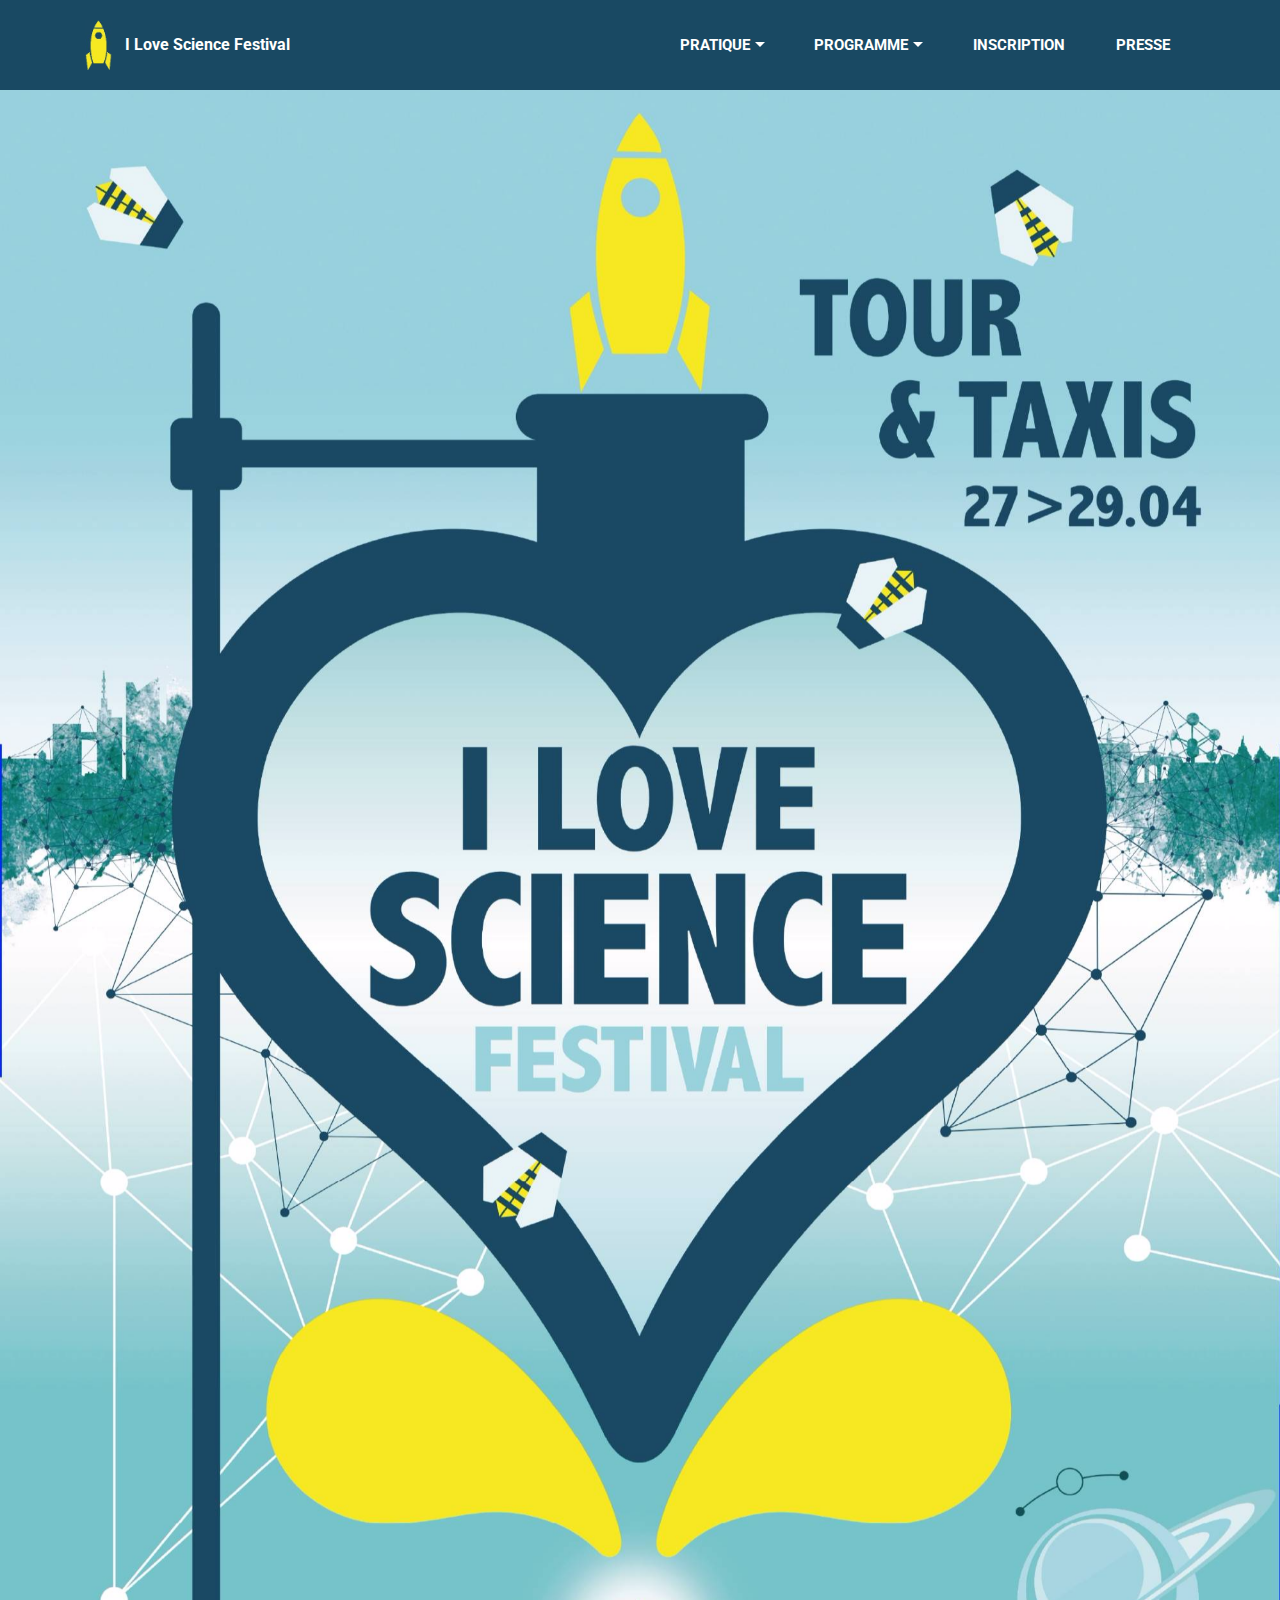
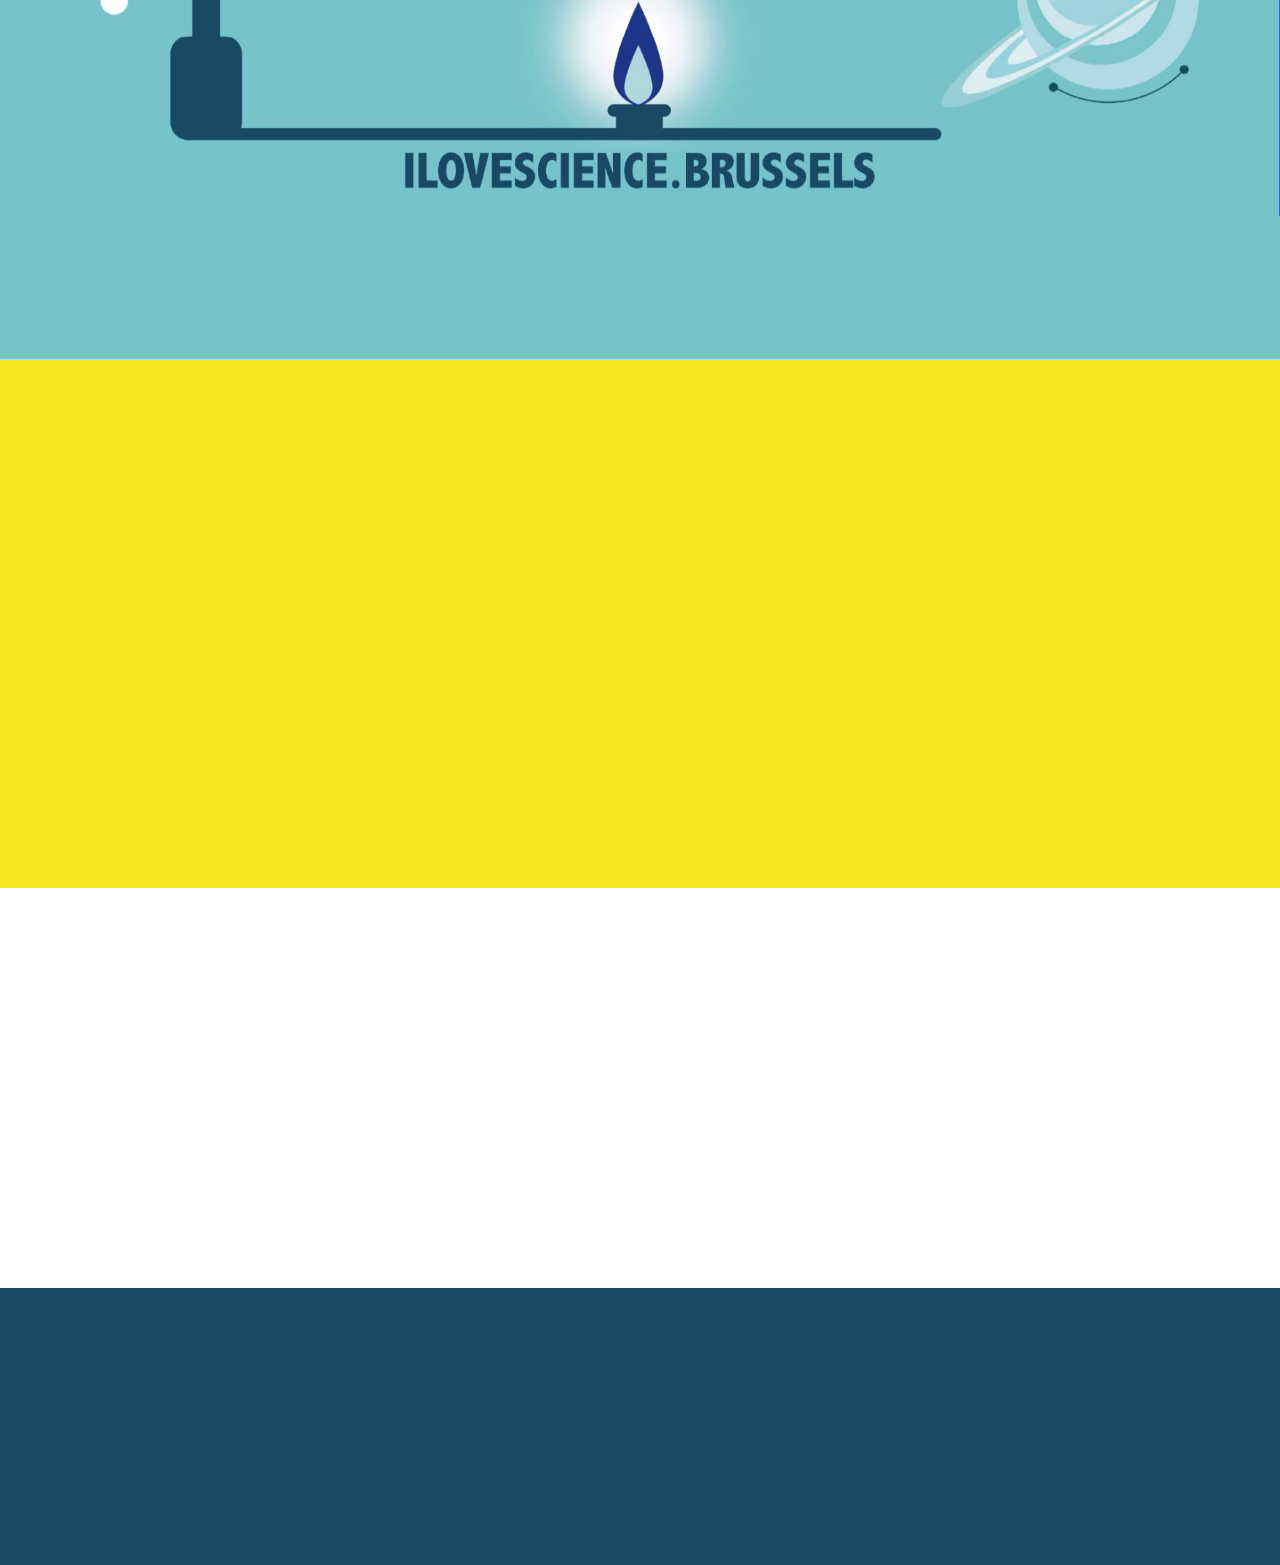
==== index.html @ fda3e157 "create github pages" ====
<!DOCTYPE html>
<html >
<head>
  <!-- Site made with Mobirise Website Builder v4.6.5, https://mobirise.com -->
  <meta charset="UTF-8">
  <meta http-equiv="X-UA-Compatible" content="IE=edge">
  <meta name="generator" content="Mobirise v4.6.5, mobirise.com">
  <meta name="viewport" content="width=device-width, initial-scale=1, minimum-scale=1">
  <link rel="shortcut icon" href="assets/images/fusee-68x127.jpg" type="image/x-icon">
  <meta name="description" content="">
  <title>Home</title>
  <link rel="stylesheet" href="https://fonts.googleapis.com/css?family=Lora:400,700,400italic,700italic&subset=latin">
  <link rel="stylesheet" href="https://fonts.googleapis.com/css?family=Raleway:100,100i,200,200i,300,300i,400,400i,500,500i,600,600i,700,700i,800,800i,900,900i">
  <link rel="stylesheet" href="https://fonts.googleapis.com/css?family=Montserrat:400,700">
  <link rel="stylesheet" href="assets/tether/tether.min.css">
  <link rel="stylesheet" href="assets/bootstrap/css/bootstrap.min.css">
  <link rel="stylesheet" href="assets/dropdown/css/style.css">
  <link rel="stylesheet" href="assets/animate.css/animate.min.css">
  <link rel="stylesheet" href="assets/theme/css/style.css">
  <link rel="stylesheet" href="assets/mobirise/css/mbr-additional.css" type="text/css">
  
  
  
</head>
<body>
  <section id="ext_menu-1" data-rv-view="3">

    <nav class="navbar navbar-dropdown navbar-fixed-top">
        <div class="container">

            <div class="mbr-table">
                <div class="mbr-table-cell">

                    <div class="navbar-brand">
                        <a href="https://mobirise.com" class="navbar-logo"><img src="assets/images/fusee-68x127.jpg" alt="Mobirise"></a>
                        <a class="navbar-caption" href="https://mobirise.com">I Love Science Festival</a>
                    </div>

                </div>
                <div class="mbr-table-cell">

                    <button class="navbar-toggler pull-xs-right hidden-md-up" type="button" data-toggle="collapse" data-target="#exCollapsingNavbar">
                        <div class="hamburger-icon"></div>
                    </button>

                    <ul class="nav-dropdown collapse pull-xs-right nav navbar-nav navbar-toggleable-sm" id="exCollapsingNavbar"><li class="nav-item dropdown"><a class="nav-link link dropdown-toggle" href="https://mobirise.com/" data-toggle="dropdown-submenu" aria-expanded="false">PRATIQUE</a><div class="dropdown-menu"><a class="dropdown-item" href="https://mobirise.com/">Présentation</a><a class="dropdown-item" href="https://mobirise.com/" aria-expanded="false">Infos pratiques</a><a class="dropdown-item" href="https://mobirise.com/" aria-expanded="false">Infos écoles</a></div></li><li class="nav-item dropdown"><a class="nav-link link dropdown-toggle" href="page1.html" data-toggle="dropdown-submenu" aria-expanded="false">PROGRAMME</a><div class="dropdown-menu"><a class="dropdown-item" href="https://mobirise.com/">Indoor</a><a class="dropdown-item" href="https://mobirise.com/" aria-expanded="false">Outdoor</a><a class="dropdown-item" href="https://mobirise.com/" aria-expanded="false">BOZAR</a><a class="dropdown-item" href="https://mobirise.com/" aria-expanded="false">Bel Expo</a></div></li><li class="nav-item"><a class="nav-link link" href="index.html#contacts1-5">INSCRIPTION</a></li><li class="nav-item"><a class="nav-link link" href="https://mobirise.com/">PRESSE</a></li></ul>
                    <button hidden="" class="navbar-toggler navbar-close" type="button" data-toggle="collapse" data-target="#exCollapsingNavbar">
                        <div class="close-icon"></div>
                    </button>

                </div>
            </div>

        </div>
    </nav>

</section>

<section class="engine"><a href="https://mobirise.ws/q">free web page maker download</a></section><section class="mbr-section mbr-section-nopadding mbr-figure--caption-outside-bottom mbr-after-navbar" id="image1-4" data-rv-view="20">
    <div class="mbr-figure">
        <div><img src="assets/images/lovescience-poster-2000x2837.jpg"></div>
        
    </div>
</section>

<section class="mbr-section article mbr-section__container" id="content1-6" data-rv-view="24" style="background-color: rgb(117, 196, 201); padding-top: 20px; padding-bottom: 20px;">

    <div class="container">
        <div class="row">
            <div class="col-xs-12 lead"><p><strong>La première édition du I Love Science Festival se déroulera du vendredi 27 au dimanche 29 avril 2018 à Tour et Taxis à Bruxelles. De nombreux acteurs de la sensibilisation aux sciences seront présents pour offrir aux familles et aux écoles des activités ludiques et interactives. Ce festival ravira petits et grands qui auront l’occasion de découvrir comment les sciences impactent leur vie de tous les jours.&nbsp;</strong></p></div>
        </div>
    </div>

</section>

<section class="mbr-section form1" id="form1-7" data-rv-view="26" style="background-color: rgb(247, 233, 33); padding-top: 40px; padding-bottom: 40px;">
    
    <div class="mbr-section mbr-section__container mbr-section__container--middle">
        <div class="container">
            <div class="row">
                <div class="col-xs-12 text-xs-center">
                    <h3 class="mbr-section-title display-2">Inscription au Festival</h3>
                    
                </div>
            </div>
        </div>
    </div>
    <div class="mbr-section mbr-section-nopadding">
        <div class="container">
            <div class="row">
                <div class="col-xs-12 col-lg-10 col-lg-offset-1" data-form-type="formoid">


                    <div data-form-alert="true">
                        <div hidden="" data-form-alert-success="true" class="alert alert-form alert-success text-xs-center">Thanks for filling out form!</div>
                    </div>


                    <form action="https://mobirise.com/" method="post" data-form-title="Inscription au Festival">

                        <input type="hidden" value="n5uwOV+l2HnbPUFcz4QoUUyI9gj6cCZliRIpXGKJcXbtyGM28UDOjuUt1NNfBh7F6/MPo9lZdEbka0yhiErszM88ZSq1Fj03liY4qj57a4wSYFCQSRo4mfU/qmafq6rK" data-form-email="true">

                        <div class="row row-sm-offset">

                            <div class="col-xs-12 col-md-4">
                                <div class="form-group">
                                    <label class="form-control-label" for="form1-7-name">Name<span class="form-asterisk">*</span></label>
                                    <input type="text" class="form-control" name="name" required="" data-form-field="Name" id="form1-7-name">
                                </div>
                            </div>

                            <div class="col-xs-12 col-md-4">
                                <div class="form-group">
                                    <label class="form-control-label" for="form1-7-email">Email<span class="form-asterisk">*</span></label>
                                    <input type="email" class="form-control" name="email" required="" data-form-field="Email" id="form1-7-email">
                                </div>
                            </div>

                            <div class="col-xs-12 col-md-4">
                                <div class="form-group">
                                    <label class="form-control-label" for="form1-7-phone">Phone</label>
                                    <input type="tel" class="form-control" name="phone" data-form-field="Phone" id="form1-7-phone">
                                </div>
                            </div>

                        </div>

                        <div class="form-group">
                            <label class="form-control-label" for="form1-7-message">Message</label>
                            <textarea class="form-control" name="message" rows="7" data-form-field="Message" id="form1-7-message"></textarea>
                        </div>

                        <div><button type="submit" class="btn btn-info">Inscrivez-vous</button></div>

                    </form>
                </div>
            </div>
        </div>
    </div>
</section>

<section class="mbr-section mbr-section-nopadding" id="map1-8" data-rv-view="35">
    <div class="mbr-map"><iframe frameborder="0" style="border:0" src="https://www.google.com/maps/embed/v1/place?key=AIzaSyA0Dx_boXQiwvdz8sJHoYeZNVTdoWONYkU&amp;q=place_id:ChIJM1gGPJfDw0cRTCTBXfU4Bbs" allowfullscreen=""></iframe></div>
</section>

<section class="mbr-section mbr-section-md-padding mbr-footer footer1" id="contacts1-5" data-rv-view="22" style="background-color: rgb(25, 73, 99); padding-top: 60px; padding-bottom: 90px;">
    
    <div class="container">
        <div class="row">
            <div class="mbr-footer-content col-xs-12 col-md-3">
                <div><img src="assets/images/fusee-68x127.jpg"></div>
            </div>
            <div class="mbr-footer-content col-xs-12 col-md-3">
                <p><font color="#7c7c7c" face="Montserrat, sans-serif"><span style="font-size: 16px; letter-spacing: -1px;"><strong>visit.brussels<br></strong></span></font><br>rue Royale 2-4<br>1000 Bruxelles</p>
            </div>
            <div class="mbr-footer-content col-xs-12 col-md-3">
                <p><font color="#7c7c7c" face="Montserrat, sans-serif"><span style="font-size: 16px; letter-spacing: -1px;"><strong>Tour &amp; Taxis<br></strong></span></font><br>avenue du Port 86<br>1000 Bruxelles</p>
            </div>
            <div class="mbr-footer-content col-xs-12 col-md-3">
                <p><strong>Links</strong><br>
<a class="text-primary" href="https://mobirise.com/">Website builder</a><br>
<a class="text-primary" href="https://mobirise.com/mobirise-free-win.zip">Download for Windows</a><br>
<a class="text-primary" href="https://mobirise.com/mobirise-free-mac.zip">Download for Mac</a></p>
            </div>

        </div>
    </div>
</section>


  <script src="assets/web/assets/jquery/jquery.min.js"></script>
  <script src="assets/tether/tether.min.js"></script>
  <script src="assets/bootstrap/js/bootstrap.min.js"></script>
  <script src="assets/smooth-scroll/smooth-scroll.js"></script>
  <script src="assets/dropdown/js/script.min.js"></script>
  <script src="assets/touch-swipe/jquery.touch-swipe.min.js"></script>
  <script src="assets/viewport-checker/jquery.viewportchecker.js"></script>
  <script src="assets/theme/js/script.js"></script>
  <script src="assets/formoid/formoid.min.js"></script>
  
  
  <input name="animation" type="hidden">
  </body>
</html>
---- assets/dropdown/css/style.css ----
.navbar-dropdown {
  left: 0;
  padding: 0;
  position: absolute;
  right: 0;
  top: 0;
  transition: all 0.45s ease;
  z-index: 1030; }
  .navbar-dropdown .navbar-brand {
    float: none;
    font-size: 0;
    padding: 1.25rem 0;
    position: relative;
    transition: padding 0.25s ease;
    white-space: nowrap; }
    .navbar-dropdown .navbar-brand::before {
      content: "";
      display: inline-block;
      height: 100%;
      vertical-align: middle; }
  .navbar-dropdown .navbar-logo,
  .navbar-dropdown .navbar-caption {
    display: inline-block;
    vertical-align: middle; }
  .navbar-dropdown .navbar-logo {
    margin-right: 0.8rem;
    transition: margin 0.3s ease-in-out; }
    .navbar-dropdown .navbar-logo img {
      height: 3.125rem;
      transition: all 0.3s ease-in-out; }
  .navbar-dropdown .mbr-table-cell {
    height: 5.625rem; }
  .navbar-dropdown .navbar-caption {
    font-family: "Montserrat";
    font-size: 1rem;
    font-weight: 700;
    white-space: normal; }
    .navbar-dropdown .navbar-caption, .navbar-dropdown .navbar-caption:hover {
      color: inherit;
      text-decoration: none; }
  .navbar-dropdown.navbar-fixed-top {
    position: fixed; }
  .navbar-dropdown.bg-color.transparent {
    background: none !important; }
  .navbar-dropdown.navbar-short .navbar-brand {
    padding: 0.625rem 0; }
  .navbar-dropdown.navbar-short .navbar-logo {
    margin-right: 0.5rem; }
    .navbar-dropdown.navbar-short .navbar-logo img {
      height: 2.375rem; }
  .navbar-dropdown.navbar-short .mbr-table-cell {
    height: 3.625rem; }
  .navbar-dropdown .navbar-close {
    left: 0.6875rem;
    position: fixed;
    top: 0.75rem;
    z-index: 1000; }
  .navbar-dropdown.opened {
    background: none !important; }
    .navbar-dropdown.opened .navbar-brand,
    .navbar-dropdown.opened .navbar-toggler {
      display: none; }
  .navbar-dropdown .hamburger-icon {
    content: "";
    width: 16px;
    -webkit-box-shadow: 0 -6px 0 1px,0 0 0 1px,0 6px 0 1px;
    -moz-box-shadow: 0 -6px 0 1px,0 0 0 1px,0 6px 0 1px;
    box-shadow: 0 -6px 0 1px,0 0 0 1px,0 6px 0 1px; }
  .navbar-dropdown .close-icon {
    position: relative;
    width: 21px;
    height: 21px;
    overflow: hidden; }
    .navbar-dropdown .close-icon::before, .navbar-dropdown .close-icon::after {
      content: '';
      position: absolute;
      height: 2px;
      width: 100%;
      top: 50%;
      left: 0;
      margin-top: -1px; }
    .navbar-dropdown .close-icon::before {
      transform: rotate(45deg);
      -ms-transform: rotate(45deg);
      -webkit-transform: rotate(45deg); }
    .navbar-dropdown .close-icon::after {
      transform: rotate(-45deg);
      -ms-transform: rotate(-45deg);
      -webkit-transform: rotate(-45deg); }

.dropdown-menu .dropdown-toggle[data-toggle="dropdown-submenu"]::after {
  border-bottom: 0.35em solid transparent;
  border-left: 0.35em solid;
  border-right: 0;
  border-top: 0.35em solid transparent;
  margin-left: 0.3rem; }

.dropdown-menu .dropdown-item:focus {
  outline: 0; }

.nav-dropdown {
  display: table !important;
  font-family: "Montserrat";
  font-size: 0.75rem;
  font-weight: 700;
  height: auto !important; }
  .nav-dropdown .nav-item {
    display: table-cell;
    float: none;
    vertical-align: middle; }
  .nav-dropdown .nav-btn {
    padding-left: 1rem; }
  .nav-dropdown .link {
    margin: 1.667em;
    padding: 0;
    transition: color .2s ease-in-out; }
    .nav-dropdown .link.dropdown-toggle {
      margin-right: 2.583em; }
      .nav-dropdown .link.dropdown-toggle::after {
        margin-left: .25rem;
        border-top: 0.35em solid;
        border-right: 0.35em solid transparent;
        border-left: 0.35em solid transparent;
        border-bottom: 0; }
      .nav-dropdown .link.dropdown-toggle::after {
        display: block;
        margin-top: -0.1667em;
        position: absolute;
        right: 1.3333em;
        top: 50%; }
      .nav-dropdown .link.dropdown-toggle[aria-expanded="true"] {
        margin: 0;
        padding: 1.667em 2.583em 1.667em 1.667em; }
  .nav-dropdown .link::after,
  .nav-dropdown .dropdown-item::after {
    color: inherit; }
  .nav-dropdown .btn {
    font-size: 0.75rem;
    font-weight: 700;
    letter-spacing: 0;
    margin-bottom: 0;
    padding-left: 1.25rem;
    padding-right: 1.25rem; }
  .nav-dropdown .dropdown-menu {
    border-radius: 0;
    border: 0;
    left: 0;
    margin: 0;
    padding-bottom: 1.25rem;
    padding-top: 1.25rem; }
  .nav-dropdown .dropdown-submenu {
    left: 100%;
    margin-left: 0.125rem;
    margin-top: -1.25rem;
    top: 0; }
  .nav-dropdown .dropdown-item {
    font-size: 0.8125rem;
    font-weight: 500;
    line-height: 2;
    padding: 0.3846em 4.615em 0.3846em 1.5385em;
    position: relative;
    transition: color .2s ease-in-out, background-color .2s ease-in-out; }
    .nav-dropdown .dropdown-item::after {
      margin-top: -0.3077em;
      position: absolute;
      right: 1.1538em;
      top: 50%; }
    .nav-dropdown .dropdown-item:focus, .nav-dropdown .dropdown-item:hover {
      background: none; }

@media (max-width: 767px) {
  .nav-dropdown.navbar-toggleable-sm {
    bottom: 0;
    display: none;
    left: 0;
    overflow-x: hidden;
    position: fixed;
    top: 0;
    transform: translateX(-100%);
    -ms-transform: translateX(-100%);
    -webkit-transform: translateX(-100%);
    width: 18.75rem;
    z-index: 999; } }
.nav-dropdown.navbar-toggleable-xl {
  bottom: 0;
  display: none;
  left: 0;
  overflow-x: hidden;
  position: fixed;
  top: 0;
  transform: translateX(-100%);
  -ms-transform: translateX(-100%);
  -webkit-transform: translateX(-100%);
  width: 18.75rem;
  z-index: 999; }

.nav-dropdown-sm {
  display: block !important;
  overflow-x: hidden;
  overflow: auto;
  padding-top: 3.875rem; }
  .nav-dropdown-sm::after {
    content: "";
    display: block;
    height: 3rem;
    width: 100%; }
  .nav-dropdown-sm.collapse.in ~ .navbar-close {
    display: block !important; }
  .nav-dropdown-sm.collapsing, .nav-dropdown-sm.collapse.in {
    transform: translateX(0);
    -ms-transform: translateX(0);
    -webkit-transform: translateX(0);
    transition: all 0.25s ease-out;
    -webkit-transition: all 0.25s ease-out; }
  .nav-dropdown-sm.collapsing[aria-expanded="false"] {
    transform: translateX(-100%);
    -ms-transform: translateX(-100%);
    -webkit-transform: translateX(-100%); }
  .nav-dropdown-sm .nav-item {
    display: block;
    margin-left: 0 !important;
    padding-left: 0; }
  .nav-dropdown-sm .link,
  .nav-dropdown-sm .dropdown-item {
    border-top: 1px dotted rgba(255, 255, 255, 0.1);
    font-size: 0.8125rem;
    line-height: 1.6;
    margin: 0 !important;
    padding: 0.875rem 2.4rem 0.875rem 1.5625rem !important;
    position: relative;
    white-space: normal; }
    .nav-dropdown-sm .link:focus, .nav-dropdown-sm .link:hover,
    .nav-dropdown-sm .dropdown-item:focus,
    .nav-dropdown-sm .dropdown-item:hover {
      background: rgba(0, 0, 0, 0.2) !important; }
  .nav-dropdown-sm .nav-btn {
    position: relative;
    padding: 1.5625rem 1.5625rem 0 1.5625rem; }
    .nav-dropdown-sm .nav-btn::before {
      border-top: 1px dotted rgba(255, 255, 255, 0.1);
      content: "";
      left: 0;
      position: absolute;
      top: 0;
      width: 100%; }
    .nav-dropdown-sm .nav-btn + .nav-btn {
      padding-top: 0.625rem; }
      .nav-dropdown-sm .nav-btn + .nav-btn::before {
        display: none; }
  .nav-dropdown-sm .btn {
    padding: 0.625rem 0; }
  .nav-dropdown-sm .dropdown-toggle::after {
    position: absolute;
    right: 1.25rem;
    top: 50%;
    margin-top: -0.154em; }
  .nav-dropdown-sm .dropdown-toggle[data-toggle="dropdown-submenu"]::after {
    margin-left: .25rem;
    border-top: 0.35em solid;
    border-right: 0.35em solid transparent;
    border-left: 0.35em solid transparent;
    border-bottom: 0; }
  .nav-dropdown-sm .dropdown-toggle[data-toggle="dropdown-submenu"][aria-expanded="true"]::after {
    border-top: 0;
    border-right: 0.35em solid transparent;
    border-left: 0.35em solid transparent;
    border-bottom: 0.35em solid; }
  .nav-dropdown-sm .dropdown-menu {
    margin: 0;
    padding: 0;
    position: relative;
    top: 0;
    left: 0;
    width: 100%;
    border: 0;
    float: none;
    border-radius: 0;
    background: none; }

.is-builder .nav-dropdown.collapsing {
  transition: none !important; }

/*# sourceMappingURL=style.css.map */
---- assets/mobirise/css/mbr-additional.css ----
@import url(https://fonts.googleapis.com/css?family=Roboto:400,300,700);
@import url(https://fonts.googleapis.com/css?family=Montserrat:400,700);
@import url(https://fonts.googleapis.com/css?family=Lora:400,700);
@import url(https://fonts.googleapis.com/css?family=Raleway:400,300,700);





body,
input,
textarea,
.mbr-company .list-group-text {
  font-family: 'Raleway', sans-serif;
}
.mbr-footer-content li,
.mbr-footer .mbr-contacts li {
  font-family: 'Raleway', sans-serif;
}
.btn,
.alert,
h1,
h2,
h3,
h4,
h5,
h6,
.h1,
.h2,
.h3,
.h4,
.h5,
.h6,
.display-1,
.display-2,
.display-3,
.display-4,
.mbr-figure .mbr-figure-caption,
.mbr-gallery-title,
.mbr-map [data-state-details],
.mbr-price {
  font-family: 'Montserrat', sans-serif;
}
.mbr-footer-content h1,
.mbr-footer .mbr-contacts h1,
.mbr-footer-content h2,
.mbr-footer .mbr-contacts h2,
.mbr-footer-content h3,
.mbr-footer .mbr-contacts h3,
.mbr-footer-content h4,
.mbr-footer .mbr-contacts h4,
.mbr-footer-content p strong,
.mbr-footer .mbr-contacts p strong,
.mbr-footer-content strong,
.mbr-footer .mbr-contacts strong {
  font-family: 'Montserrat', sans-serif;
}
.btn-sm,
.lead a,
.lead blockquote,
.mbr-section-subtitle,
.mbr-section-hero .mbr-section-lead,
.mbr-cards .card-subtitle,
.mbr-testimonial .card-block {
  font-family: 'Lora', serif;
}
.mbr-author-name {
  font-family: 'Montserrat', sans-serif;
}
.mbr-author-desc {
  font-family: 'Lora', serif;
}
.mbr-plan-title {
  font-family: 'Montserrat', sans-serif;
}
.mbr-plan-subtitle,
.mbr-plan-price-desc {
  font-family: 'Lora', serif;
}
.bg-primary {
  background-color: #194963 !important;
}
.bg-success {
  background-color: #90a878 !important;
}
.bg-info {
  background-color: #7e9b9f !important;
}
.bg-warning {
  background-color: #f3c649 !important;
}
.bg-danger {
  background-color: #f28281 !important;
}
.btn-primary {
  background-color: #194963;
  border-color: #194963;
  color: #ffffff;
}
.btn-primary:hover,
.btn-primary:focus,
.btn-primary.focus,
.btn-primary:active,
.btn-primary.active {
  color: #ffffff;
  background-color: #0a1c26;
  border-color: #0a1c26;
}
.btn-primary.disabled,
.btn-primary:disabled {
  color: #ffffff !important;
  background-color: #0a1c26 !important;
  border-color: #0a1c26 !important;
}
.btn-secondary {
  background-color: #194963;
  border-color: #194963;
  color: #ffffff;
}
.btn-secondary:hover,
.btn-secondary:focus,
.btn-secondary.focus,
.btn-secondary:active,
.btn-secondary.active {
  color: #ffffff;
  background-color: #0a1c26;
  border-color: #0a1c26;
}
.btn-secondary.disabled,
.btn-secondary:disabled {
  color: #ffffff !important;
  background-color: #0a1c26 !important;
  border-color: #0a1c26 !important;
}
.btn-info {
  background-color: #7e9b9f;
  border-color: #7e9b9f;
  color: #ffffff;
}
.btn-info:hover,
.btn-info:focus,
.btn-info.focus,
.btn-info:active,
.btn-info.active {
  color: #ffffff;
  background-color: #597478;
  border-color: #597478;
}
.btn-info.disabled,
.btn-info:disabled {
  color: #ffffff !important;
  background-color: #597478 !important;
  border-color: #597478 !important;
}
.btn-success {
  background-color: #90a878;
  border-color: #90a878;
  color: #ffffff;
}
.btn-success:hover,
.btn-success:focus,
.btn-success.focus,
.btn-success:active,
.btn-success.active {
  color: #ffffff;
  background-color: #6a8153;
  border-color: #6a8153;
}
.btn-success.disabled,
.btn-success:disabled {
  color: #ffffff !important;
  background-color: #6a8153 !important;
  border-color: #6a8153 !important;
}
.btn-warning {
  background-color: #f3c649;
  border-color: #f3c649;
  color: #ffffff;
}
.btn-warning:hover,
.btn-warning:focus,
.btn-warning.focus,
.btn-warning:active,
.btn-warning.active {
  color: #ffffff;
  background-color: #e1a90f;
  border-color: #e1a90f;
}
.btn-warning.disabled,
.btn-warning:disabled {
  color: #ffffff !important;
  background-color: #e1a90f !important;
  border-color: #e1a90f !important;
}
.btn-danger {
  background-color: #f28281;
  border-color: #f28281;
  color: #ffffff;
}
.btn-danger:hover,
.btn-danger:focus,
.btn-danger.focus,
.btn-danger:active,
.btn-danger.active {
  color: #ffffff;
  background-color: #eb3d3c;
  border-color: #eb3d3c;
}
.btn-danger.disabled,
.btn-danger:disabled {
  color: #ffffff !important;
  background-color: #eb3d3c !important;
  border-color: #eb3d3c !important;
}
.btn-primary-outline {
  background: none;
  border-color: #040d12;
  color: #040d12;
}
.btn-primary-outline:hover,
.btn-primary-outline:focus,
.btn-primary-outline.focus,
.btn-primary-outline:active,
.btn-primary-outline.active {
  color: #ffffff;
  background-color: #194963;
  border-color: #194963;
}
.btn-primary-outline.disabled,
.btn-primary-outline:disabled {
  color: #ffffff !important;
  background-color: #194963 !important;
  border-color: #194963 !important;
}
.btn-secondary-outline {
  background: none;
  border-color: #040d12;
  color: #040d12;
}
.btn-secondary-outline:hover,
.btn-secondary-outline:focus,
.btn-secondary-outline.focus,
.btn-secondary-outline:active,
.btn-secondary-outline.active {
  color: #ffffff;
  background-color: #194963;
  border-color: #194963;
}
.btn-secondary-outline.disabled,
.btn-secondary-outline:disabled {
  color: #ffffff !important;
  background-color: #194963 !important;
  border-color: #194963 !important;
}
.btn-info-outline {
  background: none;
  border-color: #4e6669;
  color: #4e6669;
}
.btn-info-outline:hover,
.btn-info-outline:focus,
.btn-info-outline.focus,
.btn-info-outline:active,
.btn-info-outline.active {
  color: #ffffff;
  background-color: #7e9b9f;
  border-color: #7e9b9f;
}
.btn-info-outline.disabled,
.btn-info-outline:disabled {
  color: #ffffff !important;
  background-color: #7e9b9f !important;
  border-color: #7e9b9f !important;
}
.btn-success-outline {
  background: none;
  border-color: #5d7149;
  color: #5d7149;
}
.btn-success-outline:hover,
.btn-success-outline:focus,
.btn-success-outline.focus,
.btn-success-outline:active,
.btn-success-outline.active {
  color: #ffffff;
  background-color: #90a878;
  border-color: #90a878;
}
.btn-success-outline.disabled,
.btn-success-outline:disabled {
  color: #ffffff !important;
  background-color: #90a878 !important;
  border-color: #90a878 !important;
}
.btn-warning-outline {
  background: none;
  border-color: #c9970d;
  color: #c9970d;
}
.btn-warning-outline:hover,
.btn-warning-outline:focus,
.btn-warning-outline.focus,
.btn-warning-outline:active,
.btn-warning-outline.active {
  color: #ffffff;
  background-color: #f3c649;
  border-color: #f3c649;
}
.btn-warning-outline.disabled,
.btn-warning-outline:disabled {
  color: #ffffff !important;
  background-color: #f3c649 !important;
  border-color: #f3c649 !important;
}
.btn-danger-outline {
  background: none;
  border-color: #e82625;
  color: #e82625;
}
.btn-danger-outline:hover,
.btn-danger-outline:focus,
.btn-danger-outline.focus,
.btn-danger-outline:active,
.btn-danger-outline.active {
  color: #ffffff;
  background-color: #f28281;
  border-color: #f28281;
}
.btn-danger-outline.disabled,
.btn-danger-outline:disabled {
  color: #ffffff !important;
  background-color: #f28281 !important;
  border-color: #f28281 !important;
}
.text-primary {
  color: #194963 !important;
}
.text-success {
  color: #90a878 !important;
}
.text-info {
  color: #7e9b9f !important;
}
.text-warning {
  color: #f3c649 !important;
}
.text-danger {
  color: #f28281 !important;
}
.alert-success {
  background-color: #90a878;
}
.alert-info {
  background-color: #7e9b9f;
}
.alert-warning {
  background-color: #f3c649;
}
.alert-danger {
  background-color: #f28281;
}
.btn-social {
  border-color: #194963;
}
.btn-social:hover {
  background: #194963;
}
.mbr-company .list-group-item.active .list-group-text {
  color: #194963;
}
.mbr-footer p a,
.mbr-footer ul a {
  color: #194963;
}
.mbr-footer-content li::before,
.mbr-footer .mbr-contacts li::before {
  background: #194963;
}
.mbr-footer-content li a:hover,
.mbr-footer .mbr-contacts li a:hover {
  color: #194963;
}
.lead a,
.lead a:hover {
  color: #194963;
}
.lead blockquote {
  border-color: #194963;
}
.mbr-plan-header.bg-primary .mbr-plan-subtitle,
.mbr-plan-header.bg-primary .mbr-plan-price-desc {
  color: #3394c9;
}
.mbr-plan-header.bg-success .mbr-plan-subtitle,
.mbr-plan-header.bg-success .mbr-plan-price-desc {
  color: #d0dac6;
}
.mbr-plan-header.bg-info .mbr-plan-subtitle,
.mbr-plan-header.bg-info .mbr-plan-price-desc {
  color: #c7d4d5;
}
.mbr-plan-header.bg-warning .mbr-plan-subtitle,
.mbr-plan-header.bg-warning .mbr-plan-price-desc {
  color: #ffffff;
}
.mbr-plan-header.bg-danger .mbr-plan-subtitle,
.mbr-plan-header.bg-danger .mbr-plan-price-desc {
  color: #ffffff;
}
.mbr-small-footer a,
.mbr-gallery-filter li:hover {
  color: #194963;
}
.scrollToTop_wraper {
  opacity: 0 !important;
}
#ext_menu-1 .hide-buttons .nav-btn {
  display: none !important;
}
#ext_menu-1 .navbar-caption {
  color: #ffffff;
  font-family: 'Roboto', sans-serif;
}
#ext_menu-1 .navbar-toggler {
  color: #ffffff;
}
#ext_menu-1 .close-icon::before,
#ext_menu-1 .close-icon::after {
  background-color: #ffffff;
}
#ext_menu-1 .link,
#ext_menu-1 .dropdown-item {
  color: #ffffff;
  font-family: 'Roboto', sans-serif;
}
#ext_menu-1 .link {
  font-size: 0.95rem;
}
#ext_menu-1 .dropdown-item,
#ext_menu-1 .nav-dropdown-sm .link {
  font-size: 1.029rem;
}
#ext_menu-1 .link:hover,
#ext_menu-1 .dropdown-item:hover,
#ext_menu-1 .link:focus,
#ext_menu-1 .dropdown-item:focus {
  color: #194963;
}
#ext_menu-1 .link[aria-expanded="true"],
#ext_menu-1 .dropdown-menu {
  background: #0f2b3a;
}
#ext_menu-1 .nav-dropdown-sm .link:focus,
#ext_menu-1 .nav-dropdown-sm .link:hover,
#ext_menu-1 .nav-dropdown-sm .dropdown-item:focus,
#ext_menu-1 .nav-dropdown-sm .dropdown-item:hover {
  background: #164057!important;
}
#ext_menu-1 .navbar,
#ext_menu-1 .nav-dropdown-sm,
#ext_menu-1 .nav-dropdown-sm .link[aria-expanded="true"],
#ext_menu-1 .nav-dropdown-sm .dropdown-menu {
  background: #194963;
}
#ext_menu-1 .bg-color.transparent .link {
  color: #ffffff;
  transition: none;
}
#ext_menu-1 .bg-color.transparent.opened .link {
  transition: color 0.2s ease-in-out;
}
#ext_menu-1 .bg-color.transparent.opened .link:hover,
#ext_menu-1 .bg-color.transparent.opened .link:focus {
  color: #194963;
}
#ext_menu-1 .link[aria-expanded="true"],
#ext_menu-1 .dropdown-item[aria-expanded="true"] {
  color: #194963!important;
}
#content1-6 P {
  text-align: center;
  color: #194963;
}
#form1-7 .form-control-label {
  color: #194963;
}
#form1-7 .mbr-section-title {
  color: #194963;
  text-align: center;
  font-size: 36px;
}
#contacts1-5 SPAN {
  color: #ffffff;
}


#ext_menu-9 .hide-buttons .nav-btn {
  display: none !important;
}
#ext_menu-9 .navbar-caption {
  color: #ffffff;
  font-family: 'Roboto', sans-serif;
}
#ext_menu-9 .navbar-toggler {
  color: #ffffff;
}
#ext_menu-9 .close-icon::before,
#ext_menu-9 .close-icon::after {
  background-color: #ffffff;
}
#ext_menu-9 .link,
#ext_menu-9 .dropdown-item {
  color: #ffffff;
  font-family: 'Roboto', sans-serif;
}
#ext_menu-9 .link {
  font-size: 0.95rem;
}
#ext_menu-9 .dropdown-item,
#ext_menu-9 .nav-dropdown-sm .link {
  font-size: 1.029rem;
}
#ext_menu-9 .link:hover,
#ext_menu-9 .dropdown-item:hover,
#ext_menu-9 .link:focus,
#ext_menu-9 .dropdown-item:focus {
  color: #194963;
}
#ext_menu-9 .link[aria-expanded="true"],
#ext_menu-9 .dropdown-menu {
  background: #0f2b3a;
}
#ext_menu-9 .nav-dropdown-sm .link:focus,
#ext_menu-9 .nav-dropdown-sm .link:hover,
#ext_menu-9 .nav-dropdown-sm .dropdown-item:focus,
#ext_menu-9 .nav-dropdown-sm .dropdown-item:hover {
  background: #164057!important;
}
#ext_menu-9 .navbar,
#ext_menu-9 .nav-dropdown-sm,
#ext_menu-9 .nav-dropdown-sm .link[aria-expanded="true"],
#ext_menu-9 .nav-dropdown-sm .dropdown-menu {
  background: #194963;
}
#ext_menu-9 .bg-color.transparent .link {
  color: #ffffff;
  transition: none;
}
#ext_menu-9 .bg-color.transparent.opened .link {
  transition: color 0.2s ease-in-out;
}
#ext_menu-9 .bg-color.transparent.opened .link:hover,
#ext_menu-9 .bg-color.transparent.opened .link:focus {
  color: #194963;
}
#ext_menu-9 .link[aria-expanded="true"],
#ext_menu-9 .dropdown-item[aria-expanded="true"] {
  color: #194963!important;
}
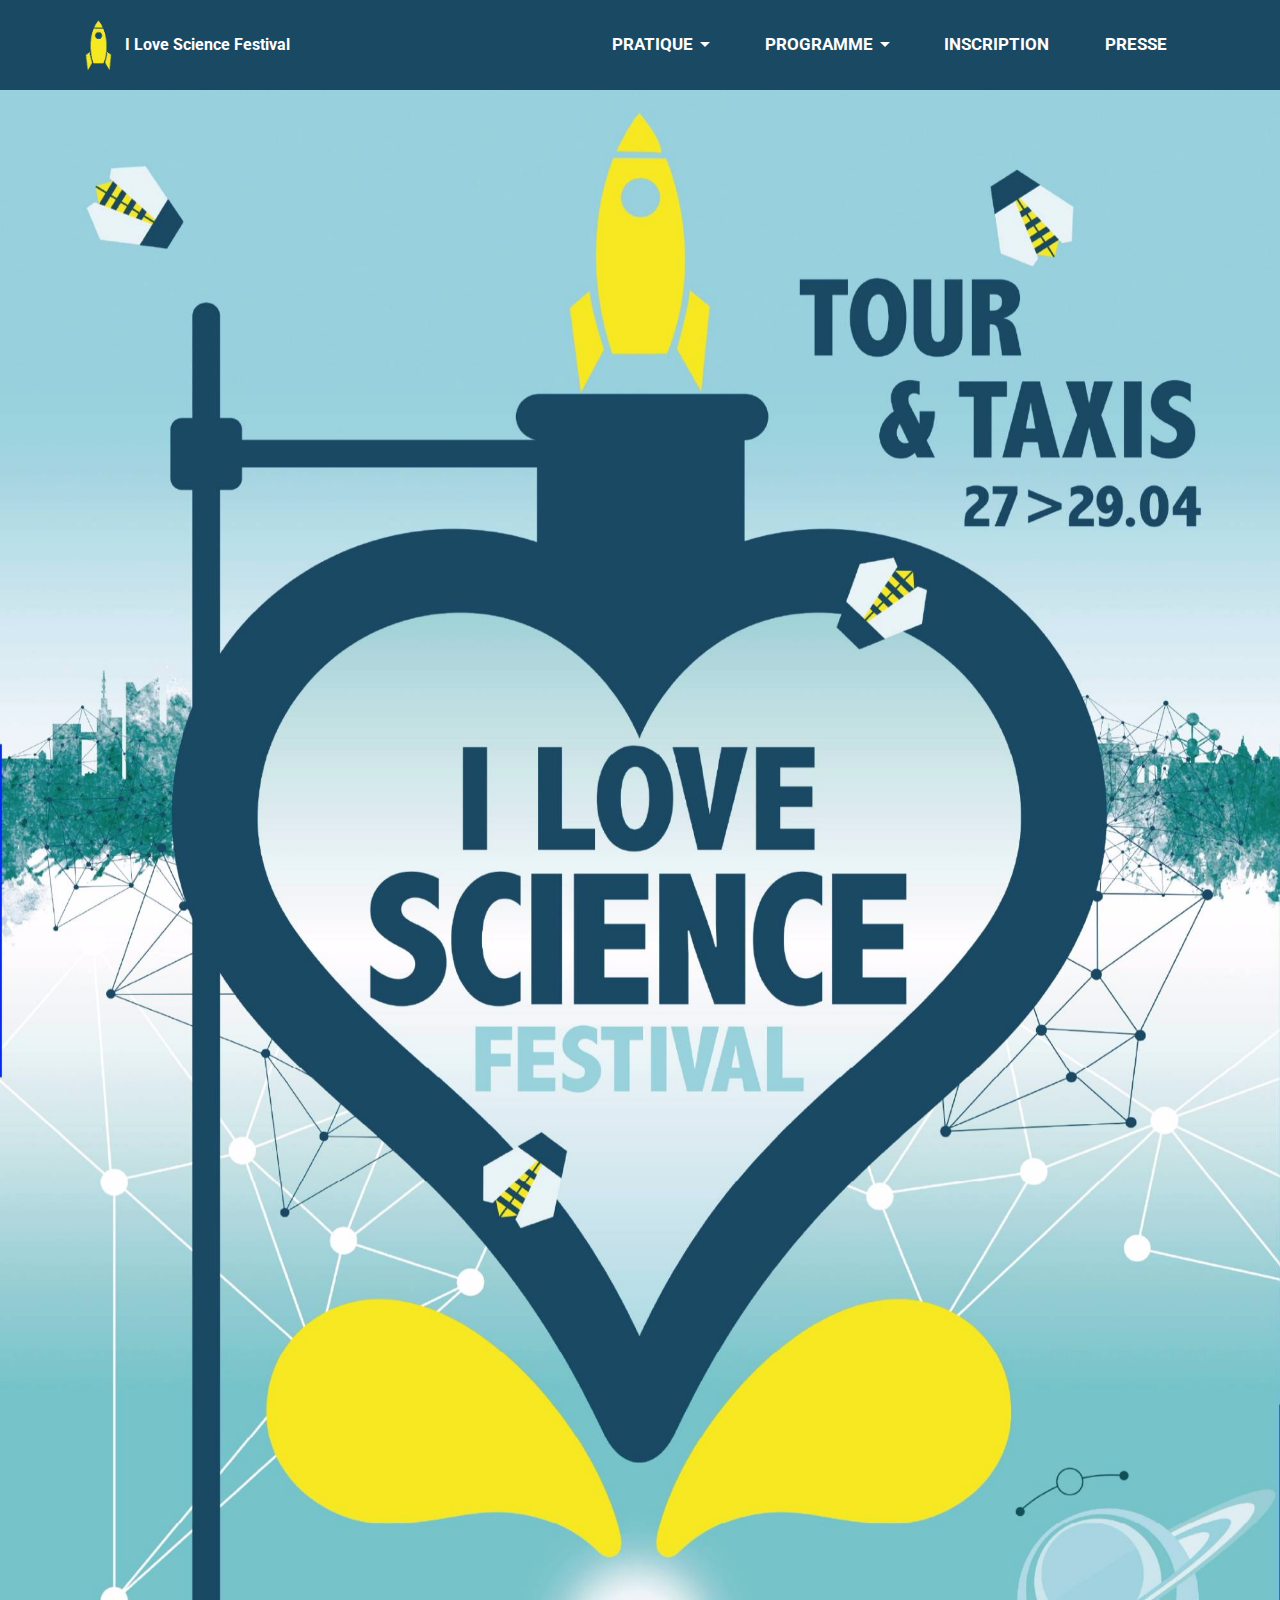
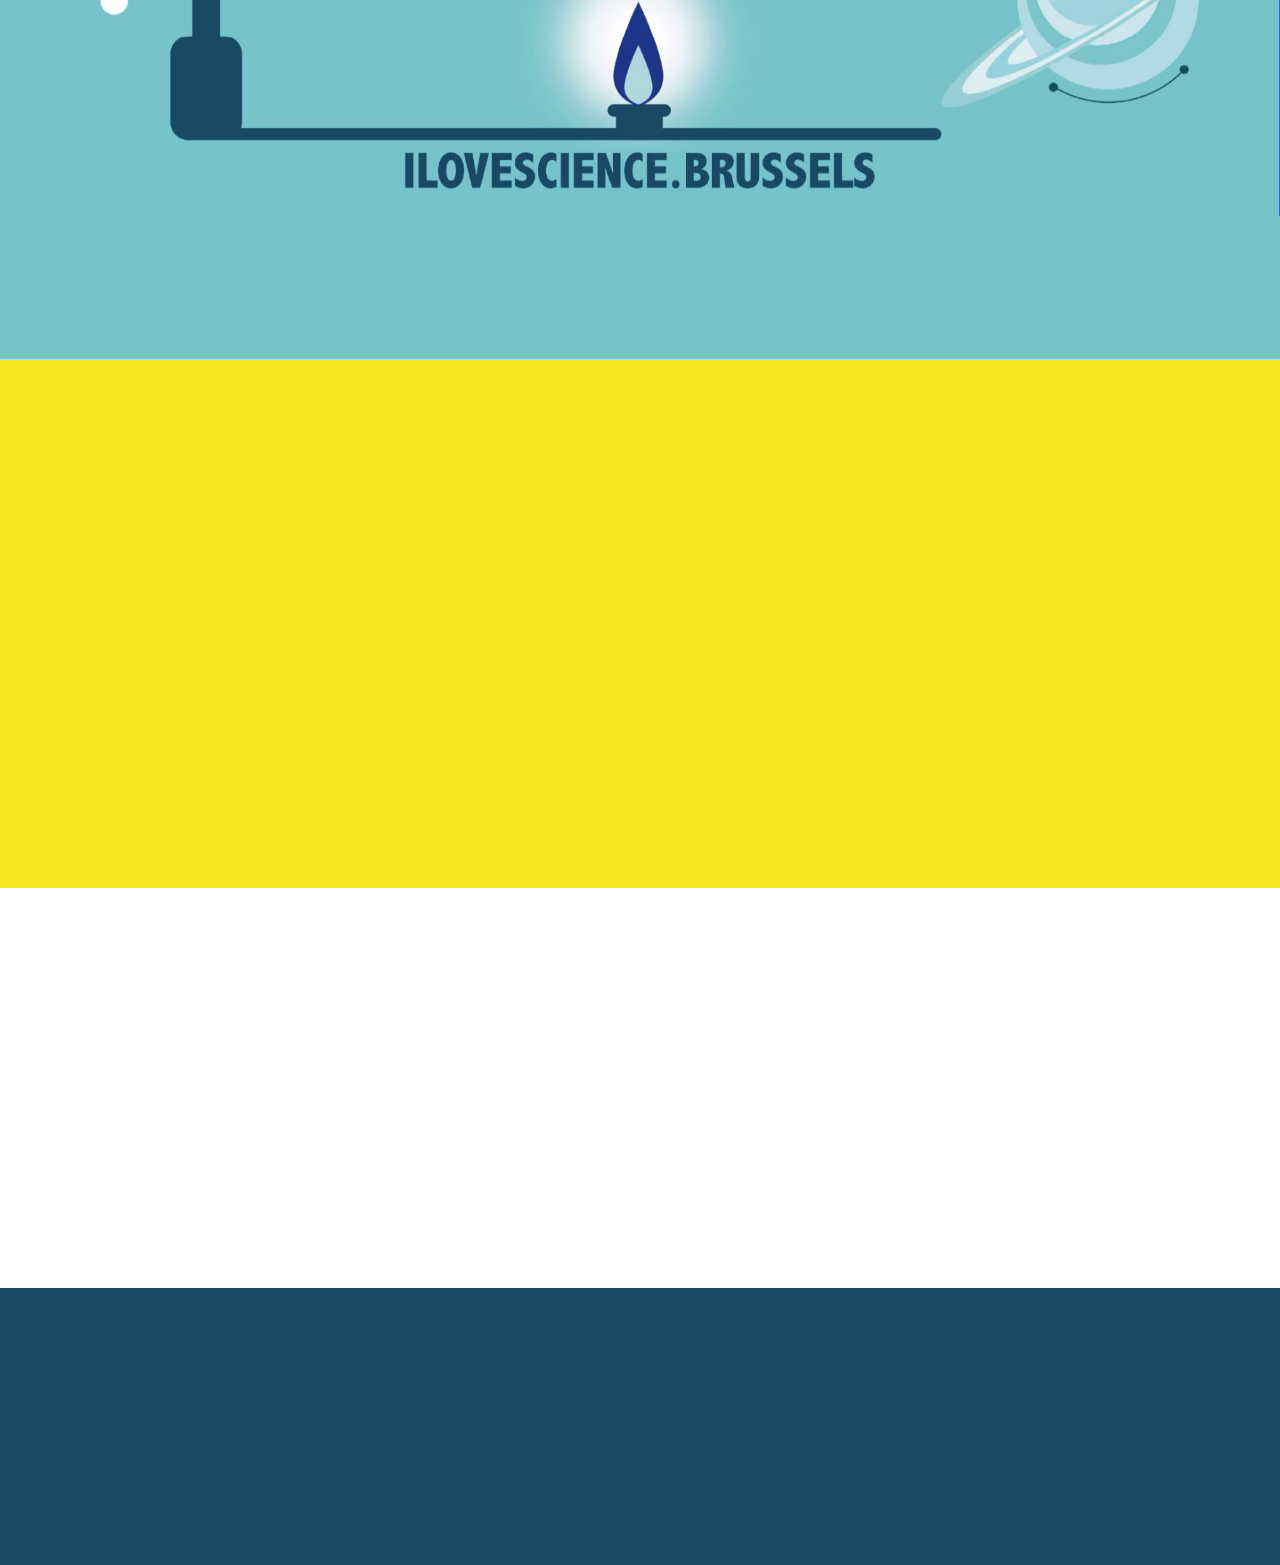
==== commit 1dced2b4: "create github pages" ====
--- a/index.html
+++ b/index.html
@@ -23,7 +23,7 @@
   
 </head>
 <body>
-  <section id="ext_menu-1" data-rv-view="3">
+  <section id="ext_menu-1" data-rv-view="0">
 
     <nav class="navbar navbar-dropdown navbar-fixed-top">
         <div class="container">
@@ -43,7 +43,7 @@
                         <div class="hamburger-icon"></div>
                     </button>
 
-                    <ul class="nav-dropdown collapse pull-xs-right nav navbar-nav navbar-toggleable-sm" id="exCollapsingNavbar"><li class="nav-item dropdown"><a class="nav-link link dropdown-toggle" href="https://mobirise.com/" data-toggle="dropdown-submenu" aria-expanded="false">PRATIQUE</a><div class="dropdown-menu"><a class="dropdown-item" href="https://mobirise.com/">Présentation</a><a class="dropdown-item" href="https://mobirise.com/" aria-expanded="false">Infos pratiques</a><a class="dropdown-item" href="https://mobirise.com/" aria-expanded="false">Infos écoles</a></div></li><li class="nav-item dropdown"><a class="nav-link link dropdown-toggle" href="page1.html" data-toggle="dropdown-submenu" aria-expanded="false">PROGRAMME</a><div class="dropdown-menu"><a class="dropdown-item" href="https://mobirise.com/">Indoor</a><a class="dropdown-item" href="https://mobirise.com/" aria-expanded="false">Outdoor</a><a class="dropdown-item" href="https://mobirise.com/" aria-expanded="false">BOZAR</a><a class="dropdown-item" href="https://mobirise.com/" aria-expanded="false">Bel Expo</a></div></li><li class="nav-item"><a class="nav-link link" href="index.html#contacts1-5">INSCRIPTION</a></li><li class="nav-item"><a class="nav-link link" href="https://mobirise.com/">PRESSE</a></li></ul>
+                    <ul class="nav-dropdown collapse pull-xs-right nav navbar-nav navbar-toggleable-sm" id="exCollapsingNavbar"><li class="nav-item dropdown open"><a class="nav-link link dropdown-toggle" href="https://mobirise.com/" data-toggle="dropdown-submenu" aria-expanded="true">PRATIQUE</a><div class="dropdown-menu"><a class="dropdown-item" href="https://mobirise.com/">Présentation</a><a class="dropdown-item" href="https://mobirise.com/" aria-expanded="false">Infos pratiques</a><a class="dropdown-item" href="https://mobirise.com/" aria-expanded="false">Infos écoles</a></div></li><li class="nav-item dropdown"><a class="nav-link link dropdown-toggle" href="page1.html" data-toggle="dropdown-submenu" aria-expanded="false">PROGRAMME</a><div class="dropdown-menu"><a class="dropdown-item" href="https://mobirise.com/">Indoor</a><a class="dropdown-item" href="page1.html" aria-expanded="false">Outdoor</a><a class="dropdown-item" href="page1.html" aria-expanded="false">BOZAR</a><a class="dropdown-item" href="page1.html" aria-expanded="false">Bel Expo</a></div></li><li class="nav-item"><a class="nav-link link" href="index.html#contacts1-5">INSCRIPTION</a></li><li class="nav-item"><a class="nav-link link" href="https://mobirise.com/">PRESSE</a></li></ul>
                     <button hidden="" class="navbar-toggler navbar-close" type="button" data-toggle="collapse" data-target="#exCollapsingNavbar">
                         <div class="close-icon"></div>
                     </button>
@@ -56,14 +56,14 @@
 
 </section>
 
-<section class="engine"><a href="https://mobirise.ws/q">free web page maker download</a></section><section class="mbr-section mbr-section-nopadding mbr-figure--caption-outside-bottom mbr-after-navbar" id="image1-4" data-rv-view="20">
+<section class="engine"><a href="https://mobirise.ws">Mobirise</a></section><section class="mbr-section mbr-section-nopadding mbr-figure--caption-outside-bottom mbr-after-navbar" id="image1-4" data-rv-view="2">
     <div class="mbr-figure">
         <div><img src="assets/images/lovescience-poster-2000x2837.jpg"></div>
         
     </div>
 </section>
 
-<section class="mbr-section article mbr-section__container" id="content1-6" data-rv-view="24" style="background-color: rgb(117, 196, 201); padding-top: 20px; padding-bottom: 20px;">
+<section class="mbr-section article mbr-section__container" id="content1-6" data-rv-view="4" style="background-color: rgb(117, 196, 201); padding-top: 20px; padding-bottom: 20px;">
 
     <div class="container">
         <div class="row">
@@ -73,7 +73,7 @@
 
 </section>
 
-<section class="mbr-section form1" id="form1-7" data-rv-view="26" style="background-color: rgb(247, 233, 33); padding-top: 40px; padding-bottom: 40px;">
+<section class="mbr-section form1" id="form1-7" data-rv-view="6" style="background-color: rgb(247, 233, 33); padding-top: 40px; padding-bottom: 40px;">
     
     <div class="mbr-section mbr-section__container mbr-section__container--middle">
         <div class="container">
@@ -98,7 +98,7 @@
 
                     <form action="https://mobirise.com/" method="post" data-form-title="Inscription au Festival">
 
-                        <input type="hidden" value="n5uwOV+l2HnbPUFcz4QoUUyI9gj6cCZliRIpXGKJcXbtyGM28UDOjuUt1NNfBh7F6/MPo9lZdEbka0yhiErszM88ZSq1Fj03liY4qj57a4wSYFCQSRo4mfU/qmafq6rK" data-form-email="true">
+                        <input type="hidden" value="sNYPkCEjhI+OQnEKVBuZDqiicfZ9ffaNHlj99IEIZk2ul6gzKz7rHFimzZY7TskSZGIF+oDOiW+p7N39ML/bstKVn0qrSO0X/lWVqjJpzOnTvsTmf7Mddqldb32WcLkN" data-form-email="true">
 
                         <div class="row row-sm-offset">
 
@@ -139,11 +139,11 @@
     </div>
 </section>
 
-<section class="mbr-section mbr-section-nopadding" id="map1-8" data-rv-view="35">
+<section class="mbr-section mbr-section-nopadding" id="map1-8" data-rv-view="15">
     <div class="mbr-map"><iframe frameborder="0" style="border:0" src="https://www.google.com/maps/embed/v1/place?key=AIzaSyA0Dx_boXQiwvdz8sJHoYeZNVTdoWONYkU&amp;q=place_id:ChIJM1gGPJfDw0cRTCTBXfU4Bbs" allowfullscreen=""></iframe></div>
 </section>
 
-<section class="mbr-section mbr-section-md-padding mbr-footer footer1" id="contacts1-5" data-rv-view="22" style="background-color: rgb(25, 73, 99); padding-top: 60px; padding-bottom: 90px;">
+<section class="mbr-section mbr-section-md-padding mbr-footer footer1" id="contacts1-5" data-rv-view="17" style="background-color: rgb(25, 73, 99); padding-top: 60px; padding-bottom: 90px;">
     
     <div class="container">
         <div class="row">
--- a/assets/mobirise/css/mbr-additional.css
+++ b/assets/mobirise/css/mbr-additional.css
@@ -434,11 +434,11 @@
   font-family: 'Roboto', sans-serif;
 }
 #ext_menu-1 .link {
-  font-size: 0.95rem;
+  font-size: 1.05rem;
 }
 #ext_menu-1 .dropdown-item,
 #ext_menu-1 .nav-dropdown-sm .link {
-  font-size: 1.029rem;
+  font-size: 1.137rem;
 }
 #ext_menu-1 .link:hover,
 #ext_menu-1 .dropdown-item:hover,
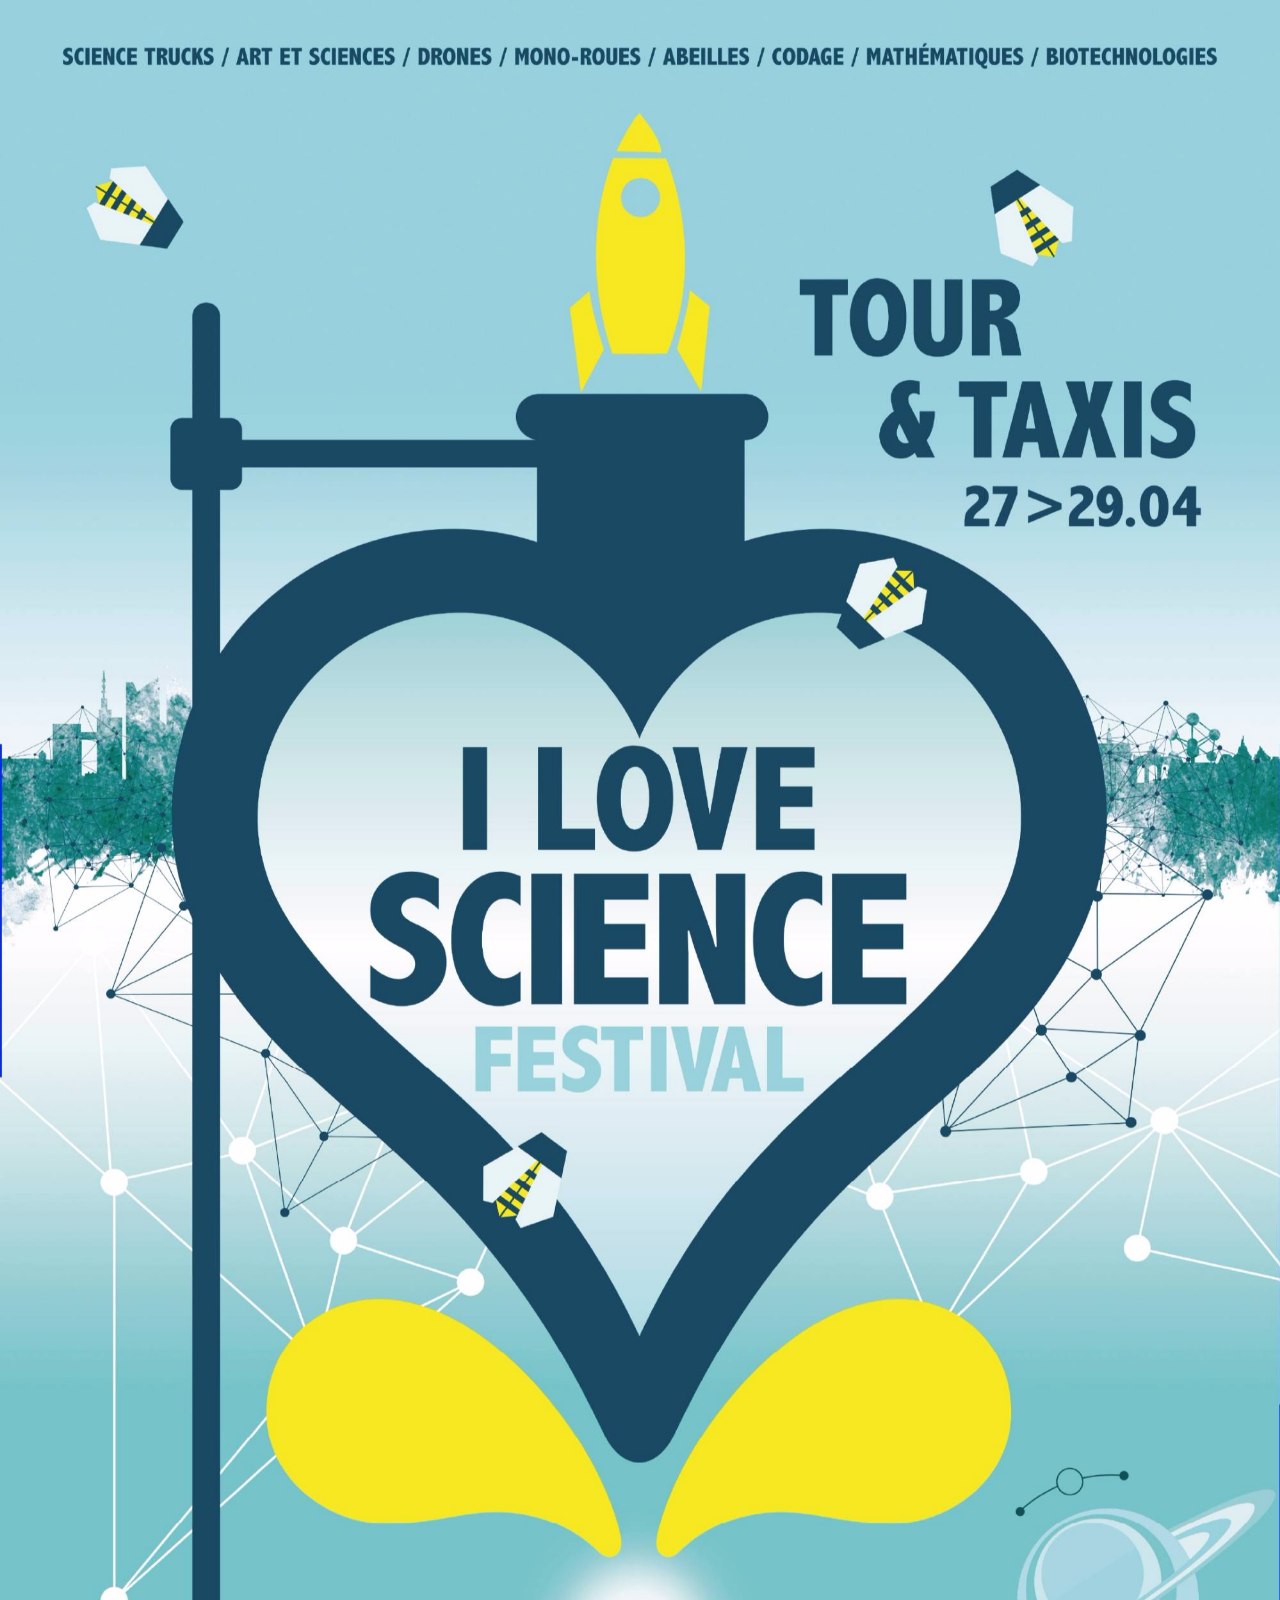
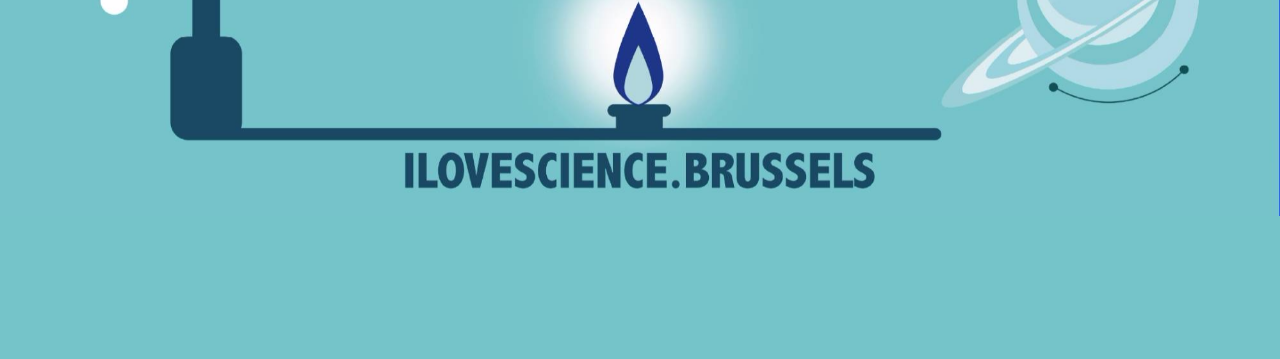
==== commit eca7f73d: "create github pages" ====
--- a/index.html
+++ b/index.html
@@ -6,15 +6,14 @@
   <meta http-equiv="X-UA-Compatible" content="IE=edge">
   <meta name="generator" content="Mobirise v4.6.5, mobirise.com">
   <meta name="viewport" content="width=device-width, initial-scale=1, minimum-scale=1">
-  <link rel="shortcut icon" href="assets/images/fusee-68x127.jpg" type="image/x-icon">
+  <link rel="shortcut icon" href="assets/images/logo.png" type="image/x-icon">
   <meta name="description" content="">
   <title>Home</title>
   <link rel="stylesheet" href="https://fonts.googleapis.com/css?family=Lora:400,700,400italic,700italic&subset=latin">
+  <link rel="stylesheet" href="https://fonts.googleapis.com/css?family=Montserrat:400,700">
   <link rel="stylesheet" href="https://fonts.googleapis.com/css?family=Raleway:100,100i,200,200i,300,300i,400,400i,500,500i,600,600i,700,700i,800,800i,900,900i">
-  <link rel="stylesheet" href="https://fonts.googleapis.com/css?family=Montserrat:400,700">
   <link rel="stylesheet" href="assets/tether/tether.min.css">
   <link rel="stylesheet" href="assets/bootstrap/css/bootstrap.min.css">
-  <link rel="stylesheet" href="assets/dropdown/css/style.css">
   <link rel="stylesheet" href="assets/animate.css/animate.min.css">
   <link rel="stylesheet" href="assets/theme/css/style.css">
   <link rel="stylesheet" href="assets/mobirise/css/mbr-additional.css" type="text/css">
@@ -23,47 +22,14 @@
   
 </head>
 <body>
-  <section id="ext_menu-1" data-rv-view="0">
-
-    <nav class="navbar navbar-dropdown navbar-fixed-top">
-        <div class="container">
-
-            <div class="mbr-table">
-                <div class="mbr-table-cell">
-
-                    <div class="navbar-brand">
-                        <a href="https://mobirise.com" class="navbar-logo"><img src="assets/images/fusee-68x127.jpg" alt="Mobirise"></a>
-                        <a class="navbar-caption" href="https://mobirise.com">I Love Science Festival</a>
-                    </div>
-
-                </div>
-                <div class="mbr-table-cell">
-
-                    <button class="navbar-toggler pull-xs-right hidden-md-up" type="button" data-toggle="collapse" data-target="#exCollapsingNavbar">
-                        <div class="hamburger-icon"></div>
-                    </button>
-
-                    <ul class="nav-dropdown collapse pull-xs-right nav navbar-nav navbar-toggleable-sm" id="exCollapsingNavbar"><li class="nav-item dropdown open"><a class="nav-link link dropdown-toggle" href="https://mobirise.com/" data-toggle="dropdown-submenu" aria-expanded="true">PRATIQUE</a><div class="dropdown-menu"><a class="dropdown-item" href="https://mobirise.com/">Présentation</a><a class="dropdown-item" href="https://mobirise.com/" aria-expanded="false">Infos pratiques</a><a class="dropdown-item" href="https://mobirise.com/" aria-expanded="false">Infos écoles</a></div></li><li class="nav-item dropdown"><a class="nav-link link dropdown-toggle" href="page1.html" data-toggle="dropdown-submenu" aria-expanded="false">PROGRAMME</a><div class="dropdown-menu"><a class="dropdown-item" href="https://mobirise.com/">Indoor</a><a class="dropdown-item" href="page1.html" aria-expanded="false">Outdoor</a><a class="dropdown-item" href="page1.html" aria-expanded="false">BOZAR</a><a class="dropdown-item" href="page1.html" aria-expanded="false">Bel Expo</a></div></li><li class="nav-item"><a class="nav-link link" href="index.html#contacts1-5">INSCRIPTION</a></li><li class="nav-item"><a class="nav-link link" href="https://mobirise.com/">PRESSE</a></li></ul>
-                    <button hidden="" class="navbar-toggler navbar-close" type="button" data-toggle="collapse" data-target="#exCollapsingNavbar">
-                        <div class="close-icon"></div>
-                    </button>
-
-                </div>
-            </div>
-
-        </div>
-    </nav>
-
-</section>
-
-<section class="engine"><a href="https://mobirise.ws">Mobirise</a></section><section class="mbr-section mbr-section-nopadding mbr-figure--caption-outside-bottom mbr-after-navbar" id="image1-4" data-rv-view="2">
+  <section class="mbr-section mbr-section-nopadding mbr-figure--caption-outside-bottom" id="image1-4" data-rv-view="2">
     <div class="mbr-figure">
         <div><img src="assets/images/lovescience-poster-2000x2837.jpg"></div>
         
     </div>
 </section>
 
-<section class="mbr-section article mbr-section__container" id="content1-6" data-rv-view="4" style="background-color: rgb(117, 196, 201); padding-top: 20px; padding-bottom: 20px;">
+<section class="engine"><a href="https://mobirise.ws/l">free html site creator</a></section><section class="mbr-section article mbr-section__container" id="content1-6" data-rv-view="4" style="background-color: rgb(117, 196, 201); padding-top: 20px; padding-bottom: 20px;">
 
     <div class="container">
         <div class="row">
@@ -73,110 +39,13 @@
 
 </section>
 
-<section class="mbr-section form1" id="form1-7" data-rv-view="6" style="background-color: rgb(247, 233, 33); padding-top: 40px; padding-bottom: 40px;">
-    
-    <div class="mbr-section mbr-section__container mbr-section__container--middle">
-        <div class="container">
-            <div class="row">
-                <div class="col-xs-12 text-xs-center">
-                    <h3 class="mbr-section-title display-2">Inscription au Festival</h3>
-                    
-                </div>
-            </div>
-        </div>
-    </div>
-    <div class="mbr-section mbr-section-nopadding">
-        <div class="container">
-            <div class="row">
-                <div class="col-xs-12 col-lg-10 col-lg-offset-1" data-form-type="formoid">
-
-
-                    <div data-form-alert="true">
-                        <div hidden="" data-form-alert-success="true" class="alert alert-form alert-success text-xs-center">Thanks for filling out form!</div>
-                    </div>
-
-
-                    <form action="https://mobirise.com/" method="post" data-form-title="Inscription au Festival">
-
-                        <input type="hidden" value="sNYPkCEjhI+OQnEKVBuZDqiicfZ9ffaNHlj99IEIZk2ul6gzKz7rHFimzZY7TskSZGIF+oDOiW+p7N39ML/bstKVn0qrSO0X/lWVqjJpzOnTvsTmf7Mddqldb32WcLkN" data-form-email="true">
-
-                        <div class="row row-sm-offset">
-
-                            <div class="col-xs-12 col-md-4">
-                                <div class="form-group">
-                                    <label class="form-control-label" for="form1-7-name">Name<span class="form-asterisk">*</span></label>
-                                    <input type="text" class="form-control" name="name" required="" data-form-field="Name" id="form1-7-name">
-                                </div>
-                            </div>
-
-                            <div class="col-xs-12 col-md-4">
-                                <div class="form-group">
-                                    <label class="form-control-label" for="form1-7-email">Email<span class="form-asterisk">*</span></label>
-                                    <input type="email" class="form-control" name="email" required="" data-form-field="Email" id="form1-7-email">
-                                </div>
-                            </div>
-
-                            <div class="col-xs-12 col-md-4">
-                                <div class="form-group">
-                                    <label class="form-control-label" for="form1-7-phone">Phone</label>
-                                    <input type="tel" class="form-control" name="phone" data-form-field="Phone" id="form1-7-phone">
-                                </div>
-                            </div>
-
-                        </div>
-
-                        <div class="form-group">
-                            <label class="form-control-label" for="form1-7-message">Message</label>
-                            <textarea class="form-control" name="message" rows="7" data-form-field="Message" id="form1-7-message"></textarea>
-                        </div>
-
-                        <div><button type="submit" class="btn btn-info">Inscrivez-vous</button></div>
-
-                    </form>
-                </div>
-            </div>
-        </div>
-    </div>
-</section>
-
-<section class="mbr-section mbr-section-nopadding" id="map1-8" data-rv-view="15">
-    <div class="mbr-map"><iframe frameborder="0" style="border:0" src="https://www.google.com/maps/embed/v1/place?key=AIzaSyA0Dx_boXQiwvdz8sJHoYeZNVTdoWONYkU&amp;q=place_id:ChIJM1gGPJfDw0cRTCTBXfU4Bbs" allowfullscreen=""></iframe></div>
-</section>
-
-<section class="mbr-section mbr-section-md-padding mbr-footer footer1" id="contacts1-5" data-rv-view="17" style="background-color: rgb(25, 73, 99); padding-top: 60px; padding-bottom: 90px;">
-    
-    <div class="container">
-        <div class="row">
-            <div class="mbr-footer-content col-xs-12 col-md-3">
-                <div><img src="assets/images/fusee-68x127.jpg"></div>
-            </div>
-            <div class="mbr-footer-content col-xs-12 col-md-3">
-                <p><font color="#7c7c7c" face="Montserrat, sans-serif"><span style="font-size: 16px; letter-spacing: -1px;"><strong>visit.brussels<br></strong></span></font><br>rue Royale 2-4<br>1000 Bruxelles</p>
-            </div>
-            <div class="mbr-footer-content col-xs-12 col-md-3">
-                <p><font color="#7c7c7c" face="Montserrat, sans-serif"><span style="font-size: 16px; letter-spacing: -1px;"><strong>Tour &amp; Taxis<br></strong></span></font><br>avenue du Port 86<br>1000 Bruxelles</p>
-            </div>
-            <div class="mbr-footer-content col-xs-12 col-md-3">
-                <p><strong>Links</strong><br>
-<a class="text-primary" href="https://mobirise.com/">Website builder</a><br>
-<a class="text-primary" href="https://mobirise.com/mobirise-free-win.zip">Download for Windows</a><br>
-<a class="text-primary" href="https://mobirise.com/mobirise-free-mac.zip">Download for Mac</a></p>
-            </div>
-
-        </div>
-    </div>
-</section>
-
 
   <script src="assets/web/assets/jquery/jquery.min.js"></script>
   <script src="assets/tether/tether.min.js"></script>
   <script src="assets/bootstrap/js/bootstrap.min.js"></script>
   <script src="assets/smooth-scroll/smooth-scroll.js"></script>
-  <script src="assets/dropdown/js/script.min.js"></script>
-  <script src="assets/touch-swipe/jquery.touch-swipe.min.js"></script>
   <script src="assets/viewport-checker/jquery.viewportchecker.js"></script>
   <script src="assets/theme/js/script.js"></script>
-  <script src="assets/formoid/formoid.min.js"></script>
   
   
   <input name="animation" type="hidden">
--- a/assets/mobirise/css/mbr-additional.css
+++ b/assets/mobirise/css/mbr-additional.css
@@ -1,9 +1,7 @@
-@import url(https://fonts.googleapis.com/css?family=Roboto:400,300,700);
 @import url(https://fonts.googleapis.com/css?family=Montserrat:400,700);
 @import url(https://fonts.googleapis.com/css?family=Lora:400,700);
 @import url(https://fonts.googleapis.com/css?family=Raleway:400,300,700);
-
-
+@import url(https://fonts.googleapis.com/css?family=Roboto:400,300,700);
 
 
 
@@ -78,7 +76,7 @@
   font-family: 'Lora', serif;
 }
 .bg-primary {
-  background-color: #194963 !important;
+  background-color: #f7e921 !important;
 }
 .bg-success {
   background-color: #90a878 !important;
@@ -93,8 +91,8 @@
   background-color: #f28281 !important;
 }
 .btn-primary {
-  background-color: #194963;
-  border-color: #194963;
+  background-color: #f7e921;
+  border-color: #f7e921;
   color: #ffffff;
 }
 .btn-primary:hover,
@@ -103,14 +101,14 @@
 .btn-primary:active,
 .btn-primary.active {
   color: #ffffff;
-  background-color: #0a1c26;
-  border-color: #0a1c26;
+  background-color: #c4b807;
+  border-color: #c4b807;
 }
 .btn-primary.disabled,
 .btn-primary:disabled {
   color: #ffffff !important;
-  background-color: #0a1c26 !important;
-  border-color: #0a1c26 !important;
+  background-color: #c4b807 !important;
+  border-color: #c4b807 !important;
 }
 .btn-secondary {
   background-color: #194963;
@@ -214,8 +212,8 @@
 }
 .btn-primary-outline {
   background: none;
-  border-color: #040d12;
-  color: #040d12;
+  border-color: #aca106;
+  color: #aca106;
 }
 .btn-primary-outline:hover,
 .btn-primary-outline:focus,
@@ -223,14 +221,14 @@
 .btn-primary-outline:active,
 .btn-primary-outline.active {
   color: #ffffff;
-  background-color: #194963;
-  border-color: #194963;
+  background-color: #f7e921;
+  border-color: #f7e921;
 }
 .btn-primary-outline.disabled,
 .btn-primary-outline:disabled {
   color: #ffffff !important;
-  background-color: #194963 !important;
-  border-color: #194963 !important;
+  background-color: #f7e921 !important;
+  border-color: #f7e921 !important;
 }
 .btn-secondary-outline {
   background: none;
@@ -333,7 +331,7 @@
   border-color: #f28281 !important;
 }
 .text-primary {
-  color: #194963 !important;
+  color: #f7e921 !important;
 }
 .text-success {
   color: #90a878 !important;
@@ -360,36 +358,36 @@
   background-color: #f28281;
 }
 .btn-social {
-  border-color: #194963;
+  border-color: #f7e921;
 }
 .btn-social:hover {
-  background: #194963;
+  background: #f7e921;
 }
 .mbr-company .list-group-item.active .list-group-text {
-  color: #194963;
+  color: #f7e921;
 }
 .mbr-footer p a,
 .mbr-footer ul a {
-  color: #194963;
+  color: #f7e921;
 }
 .mbr-footer-content li::before,
 .mbr-footer .mbr-contacts li::before {
-  background: #194963;
+  background: #f7e921;
 }
 .mbr-footer-content li a:hover,
 .mbr-footer .mbr-contacts li a:hover {
-  color: #194963;
+  color: #f7e921;
 }
 .lead a,
 .lead a:hover {
-  color: #194963;
+  color: #f7e921;
 }
 .lead blockquote {
-  border-color: #194963;
+  border-color: #f7e921;
 }
 .mbr-plan-header.bg-primary .mbr-plan-subtitle,
 .mbr-plan-header.bg-primary .mbr-plan-price-desc {
-  color: #3394c9;
+  color: #fefde6;
 }
 .mbr-plan-header.bg-success .mbr-plan-subtitle,
 .mbr-plan-header.bg-success .mbr-plan-price-desc {
@@ -409,88 +407,14 @@
 }
 .mbr-small-footer a,
 .mbr-gallery-filter li:hover {
-  color: #194963;
+  color: #f7e921;
 }
 .scrollToTop_wraper {
   opacity: 0 !important;
-}
-#ext_menu-1 .hide-buttons .nav-btn {
-  display: none !important;
-}
-#ext_menu-1 .navbar-caption {
-  color: #ffffff;
-  font-family: 'Roboto', sans-serif;
-}
-#ext_menu-1 .navbar-toggler {
-  color: #ffffff;
-}
-#ext_menu-1 .close-icon::before,
-#ext_menu-1 .close-icon::after {
-  background-color: #ffffff;
-}
-#ext_menu-1 .link,
-#ext_menu-1 .dropdown-item {
-  color: #ffffff;
-  font-family: 'Roboto', sans-serif;
-}
-#ext_menu-1 .link {
-  font-size: 1.05rem;
-}
-#ext_menu-1 .dropdown-item,
-#ext_menu-1 .nav-dropdown-sm .link {
-  font-size: 1.137rem;
-}
-#ext_menu-1 .link:hover,
-#ext_menu-1 .dropdown-item:hover,
-#ext_menu-1 .link:focus,
-#ext_menu-1 .dropdown-item:focus {
-  color: #194963;
-}
-#ext_menu-1 .link[aria-expanded="true"],
-#ext_menu-1 .dropdown-menu {
-  background: #0f2b3a;
-}
-#ext_menu-1 .nav-dropdown-sm .link:focus,
-#ext_menu-1 .nav-dropdown-sm .link:hover,
-#ext_menu-1 .nav-dropdown-sm .dropdown-item:focus,
-#ext_menu-1 .nav-dropdown-sm .dropdown-item:hover {
-  background: #164057!important;
-}
-#ext_menu-1 .navbar,
-#ext_menu-1 .nav-dropdown-sm,
-#ext_menu-1 .nav-dropdown-sm .link[aria-expanded="true"],
-#ext_menu-1 .nav-dropdown-sm .dropdown-menu {
-  background: #194963;
-}
-#ext_menu-1 .bg-color.transparent .link {
-  color: #ffffff;
-  transition: none;
-}
-#ext_menu-1 .bg-color.transparent.opened .link {
-  transition: color 0.2s ease-in-out;
-}
-#ext_menu-1 .bg-color.transparent.opened .link:hover,
-#ext_menu-1 .bg-color.transparent.opened .link:focus {
-  color: #194963;
-}
-#ext_menu-1 .link[aria-expanded="true"],
-#ext_menu-1 .dropdown-item[aria-expanded="true"] {
-  color: #194963!important;
 }
 #content1-6 P {
   text-align: center;
   color: #194963;
-}
-#form1-7 .form-control-label {
-  color: #194963;
-}
-#form1-7 .mbr-section-title {
-  color: #194963;
-  text-align: center;
-  font-size: 36px;
-}
-#contacts1-5 SPAN {
-  color: #ffffff;
 }
 
 
@@ -514,17 +438,17 @@
   font-family: 'Roboto', sans-serif;
 }
 #ext_menu-9 .link {
-  font-size: 0.95rem;
+  font-size: 1.05rem;
 }
 #ext_menu-9 .dropdown-item,
 #ext_menu-9 .nav-dropdown-sm .link {
-  font-size: 1.029rem;
+  font-size: 1.137rem;
 }
 #ext_menu-9 .link:hover,
 #ext_menu-9 .dropdown-item:hover,
 #ext_menu-9 .link:focus,
 #ext_menu-9 .dropdown-item:focus {
-  color: #194963;
+  color: #f7e921;
 }
 #ext_menu-9 .link[aria-expanded="true"],
 #ext_menu-9 .dropdown-menu {
@@ -551,9 +475,18 @@
 }
 #ext_menu-9 .bg-color.transparent.opened .link:hover,
 #ext_menu-9 .bg-color.transparent.opened .link:focus {
-  color: #194963;
+  color: #f7e921;
 }
 #ext_menu-9 .link[aria-expanded="true"],
 #ext_menu-9 .dropdown-item[aria-expanded="true"] {
   color: #194963!important;
 }
+#features3-b H4 {
+  color: #ffffff;
+}
+#features3-c H4 {
+  color: #ffffff;
+}
+#features3-d H4 {
+  color: #ffffff;
+}
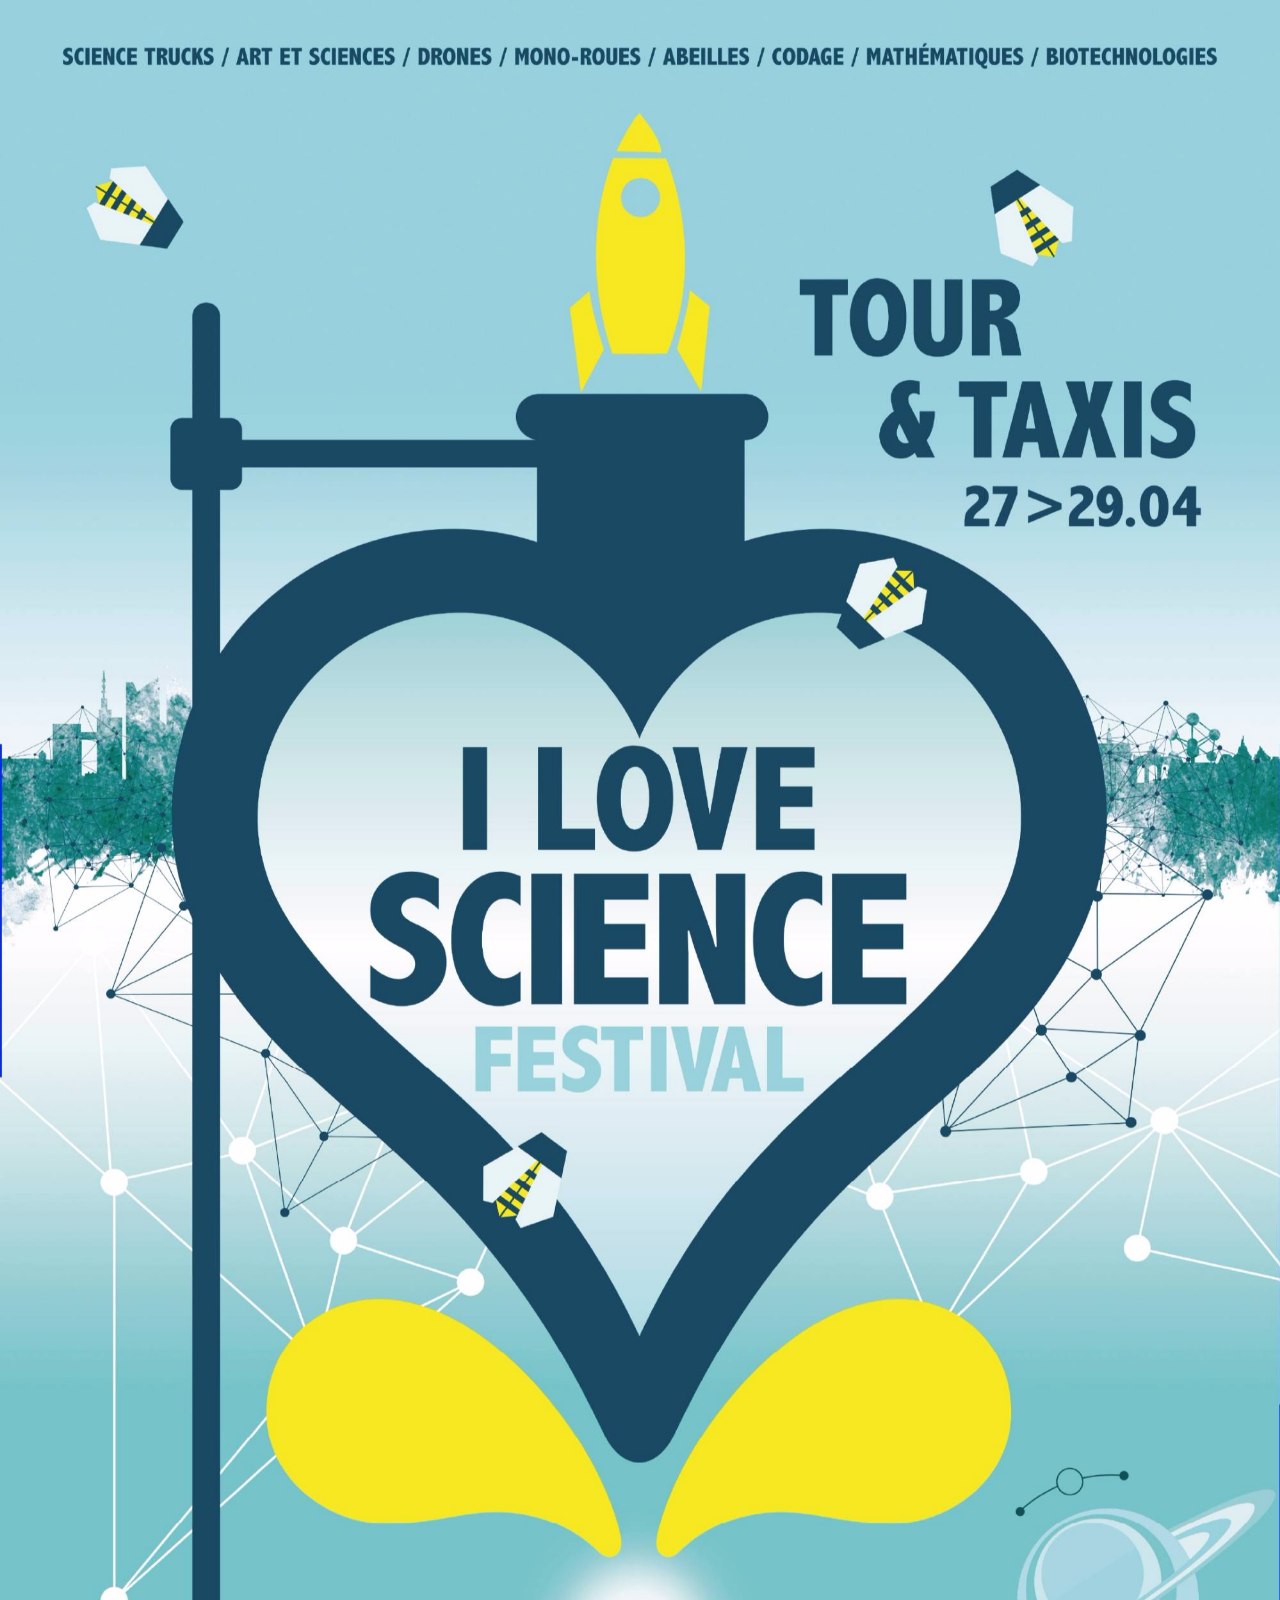
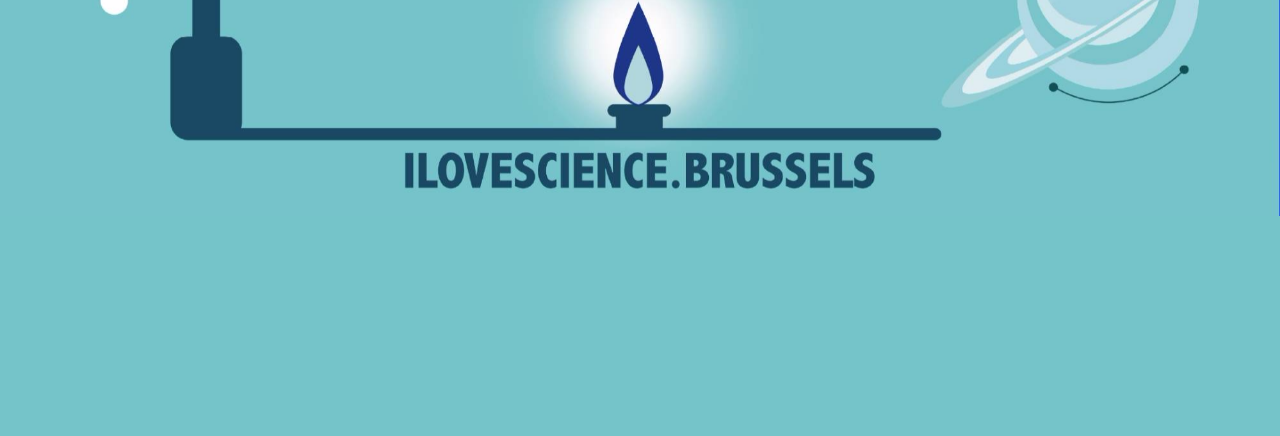
==== commit a28c96f7: "create github pages" ====
--- a/index.html
+++ b/index.html
@@ -6,7 +6,7 @@
   <meta http-equiv="X-UA-Compatible" content="IE=edge">
   <meta name="generator" content="Mobirise v4.6.5, mobirise.com">
   <meta name="viewport" content="width=device-width, initial-scale=1, minimum-scale=1">
-  <link rel="shortcut icon" href="assets/images/logo.png" type="image/x-icon">
+  <link rel="shortcut icon" href="assets/images/fusee-128x239.png" type="image/x-icon">
   <meta name="description" content="">
   <title>Home</title>
   <link rel="stylesheet" href="https://fonts.googleapis.com/css?family=Lora:400,700,400italic,700italic&subset=latin">
@@ -22,18 +22,26 @@
   
 </head>
 <body>
-  <section class="mbr-section mbr-section-nopadding mbr-figure--caption-outside-bottom" id="image1-4" data-rv-view="2">
+  <section class="mbr-section mbr-section-nopadding mbr-figure--caption-outside-bottom" id="image1-4" data-rv-view="0">
     <div class="mbr-figure">
         <div><img src="assets/images/lovescience-poster-2000x2837.jpg"></div>
         
     </div>
 </section>
 
-<section class="engine"><a href="https://mobirise.ws/l">free html site creator</a></section><section class="mbr-section article mbr-section__container" id="content1-6" data-rv-view="4" style="background-color: rgb(117, 196, 201); padding-top: 20px; padding-bottom: 20px;">
+<section class="engine"><a href="https://mobirise.ws/b">best free site creator</a></section><section class="mbr-section article mbr-section__container" id="content1-6" data-rv-view="2" style="background-color: rgb(117, 196, 201); padding-top: 20px; padding-bottom: 20px;">
 
     <div class="container">
         <div class="row">
-            <div class="col-xs-12 lead"><p><strong>La première édition du I Love Science Festival se déroulera du vendredi 27 au dimanche 29 avril 2018 à Tour et Taxis à Bruxelles. De nombreux acteurs de la sensibilisation aux sciences seront présents pour offrir aux familles et aux écoles des activités ludiques et interactives. Ce festival ravira petits et grands qui auront l’occasion de découvrir comment les sciences impactent leur vie de tous les jours.&nbsp;</strong></p></div>
+            <div class="col-xs-12 lead"><p>Le site est en cours de construction. Plus d’informations suivront rapidement.
+</p><p>Merci de votre compréhension, à très bientôt !
+</p><p>
+</p><p>Aan deze website wordt nog volop gewerkt. Binnenkort is hier meer info te vinden.
+</p><p>Bedankt voor jullie belangstelling en tot heel gauw!
+</p><p>
+</p><p>This website is under construction. More information will follow shortly.
+</p><p>Thank you for your comprehension, we hope to welcome you back soon!
+</p><p><br></p></div>
         </div>
     </div>
 
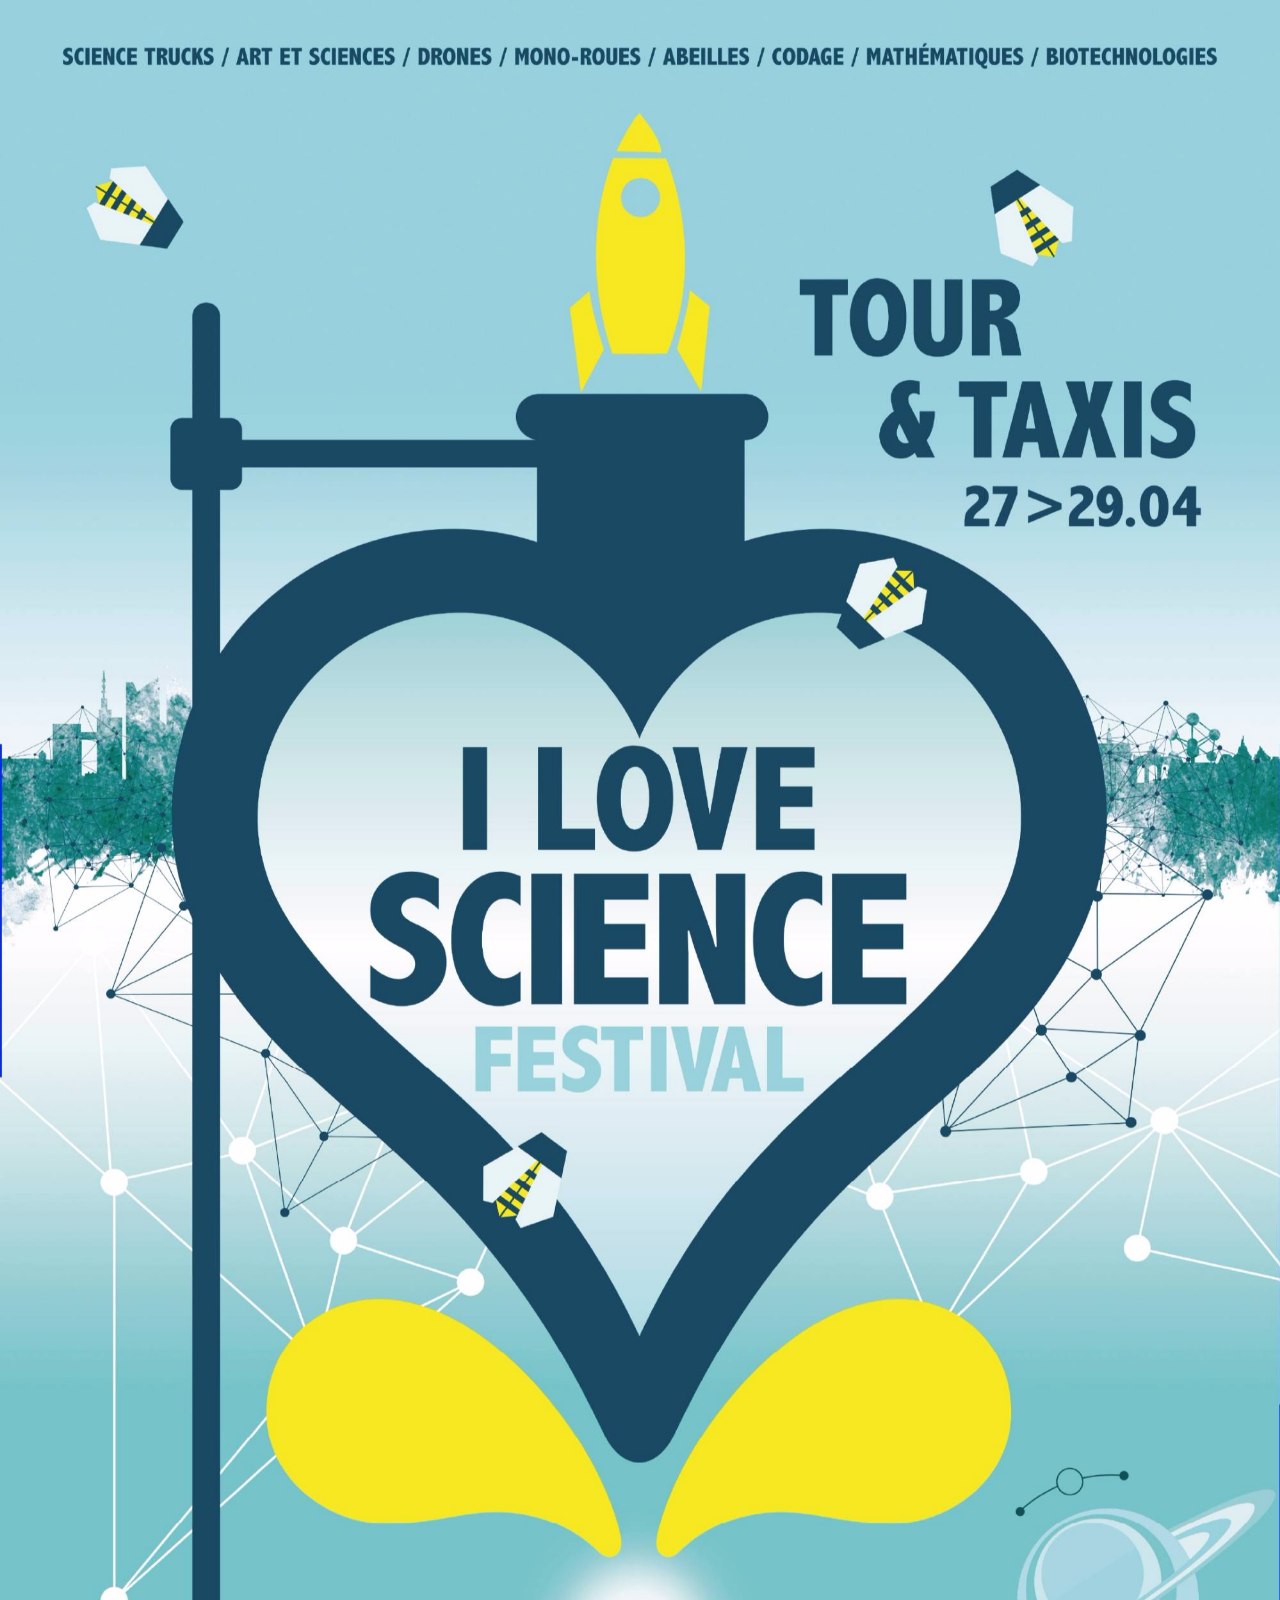
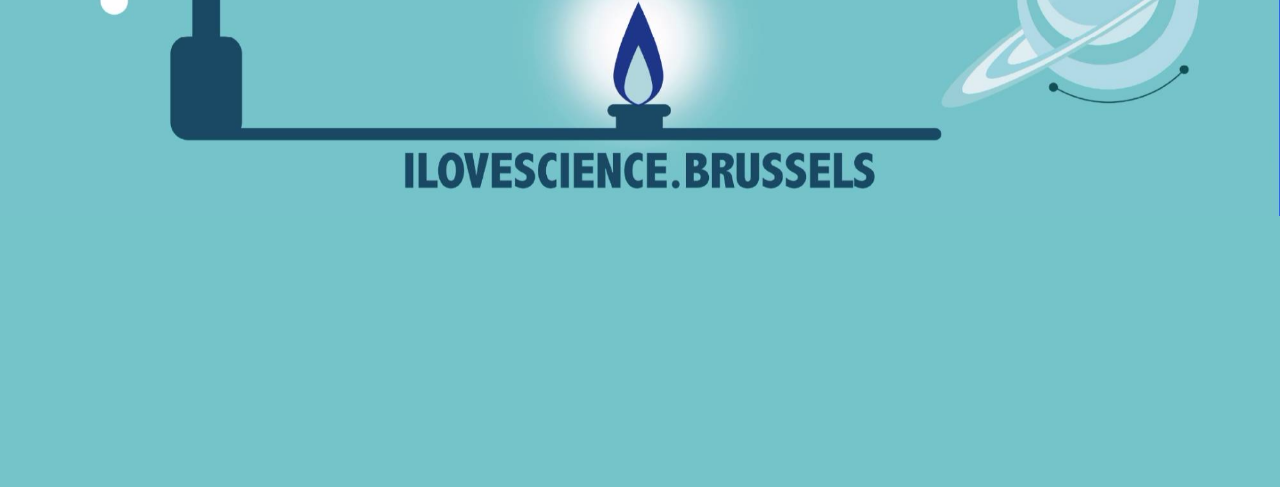
==== commit 9c90f5d5: "create github pages" ====
--- a/index.html
+++ b/index.html
@@ -29,16 +29,16 @@
     </div>
 </section>
 
-<section class="engine"><a href="https://mobirise.ws/b">best free site creator</a></section><section class="mbr-section article mbr-section__container" id="content1-6" data-rv-view="2" style="background-color: rgb(117, 196, 201); padding-top: 20px; padding-bottom: 20px;">
+<section class="engine"><a href="https://mobirise.ws/q">web page creator download</a></section><section class="mbr-section article mbr-section__container" id="content1-6" data-rv-view="2" style="background-color: rgb(117, 196, 201); padding-top: 20px; padding-bottom: 20px;">
 
     <div class="container">
         <div class="row">
             <div class="col-xs-12 lead"><p>Le site est en cours de construction. Plus d’informations suivront rapidement.
 </p><p>Merci de votre compréhension, à très bientôt !
-</p><p>
+<br><br></p><p>
 </p><p>Aan deze website wordt nog volop gewerkt. Binnenkort is hier meer info te vinden.
 </p><p>Bedankt voor jullie belangstelling en tot heel gauw!
-</p><p>
+<br><br></p><p>
 </p><p>This website is under construction. More information will follow shortly.
 </p><p>Thank you for your comprehension, we hope to welcome you back soon!
 </p><p><br></p></div>
